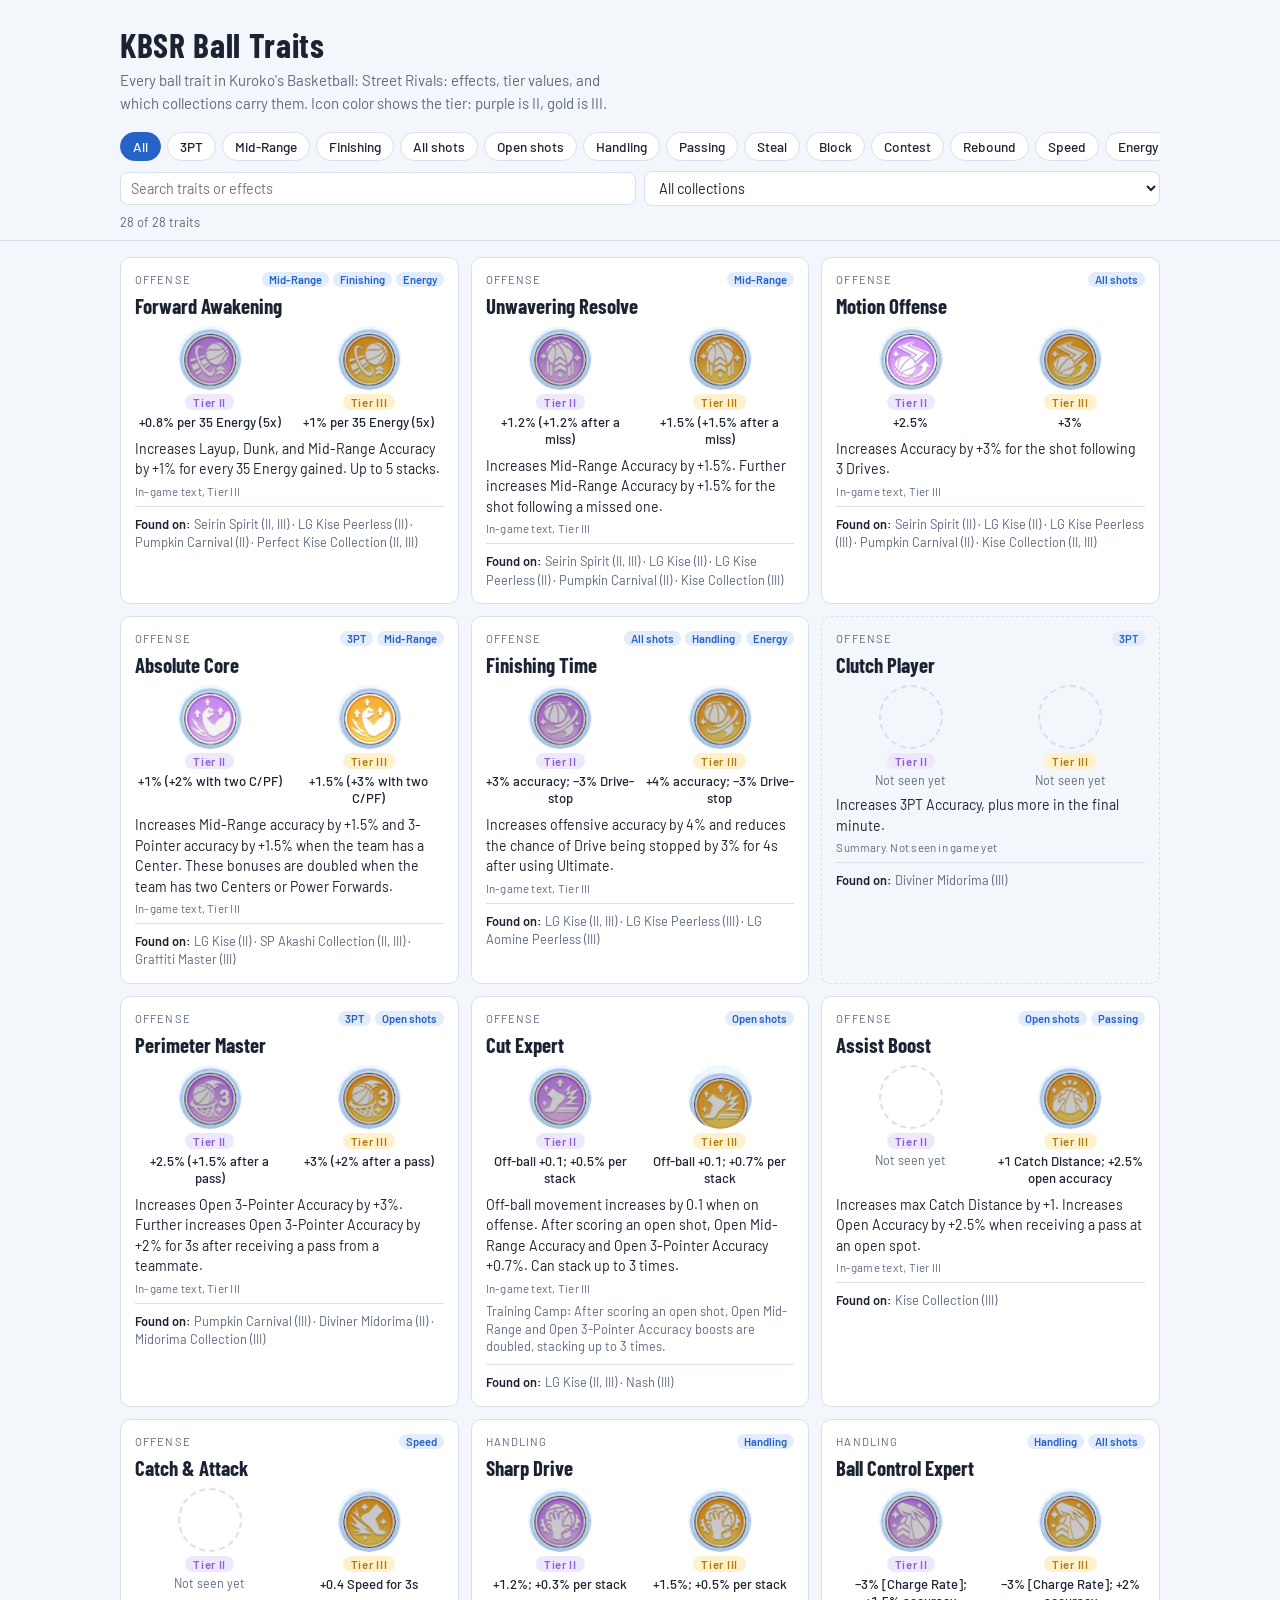
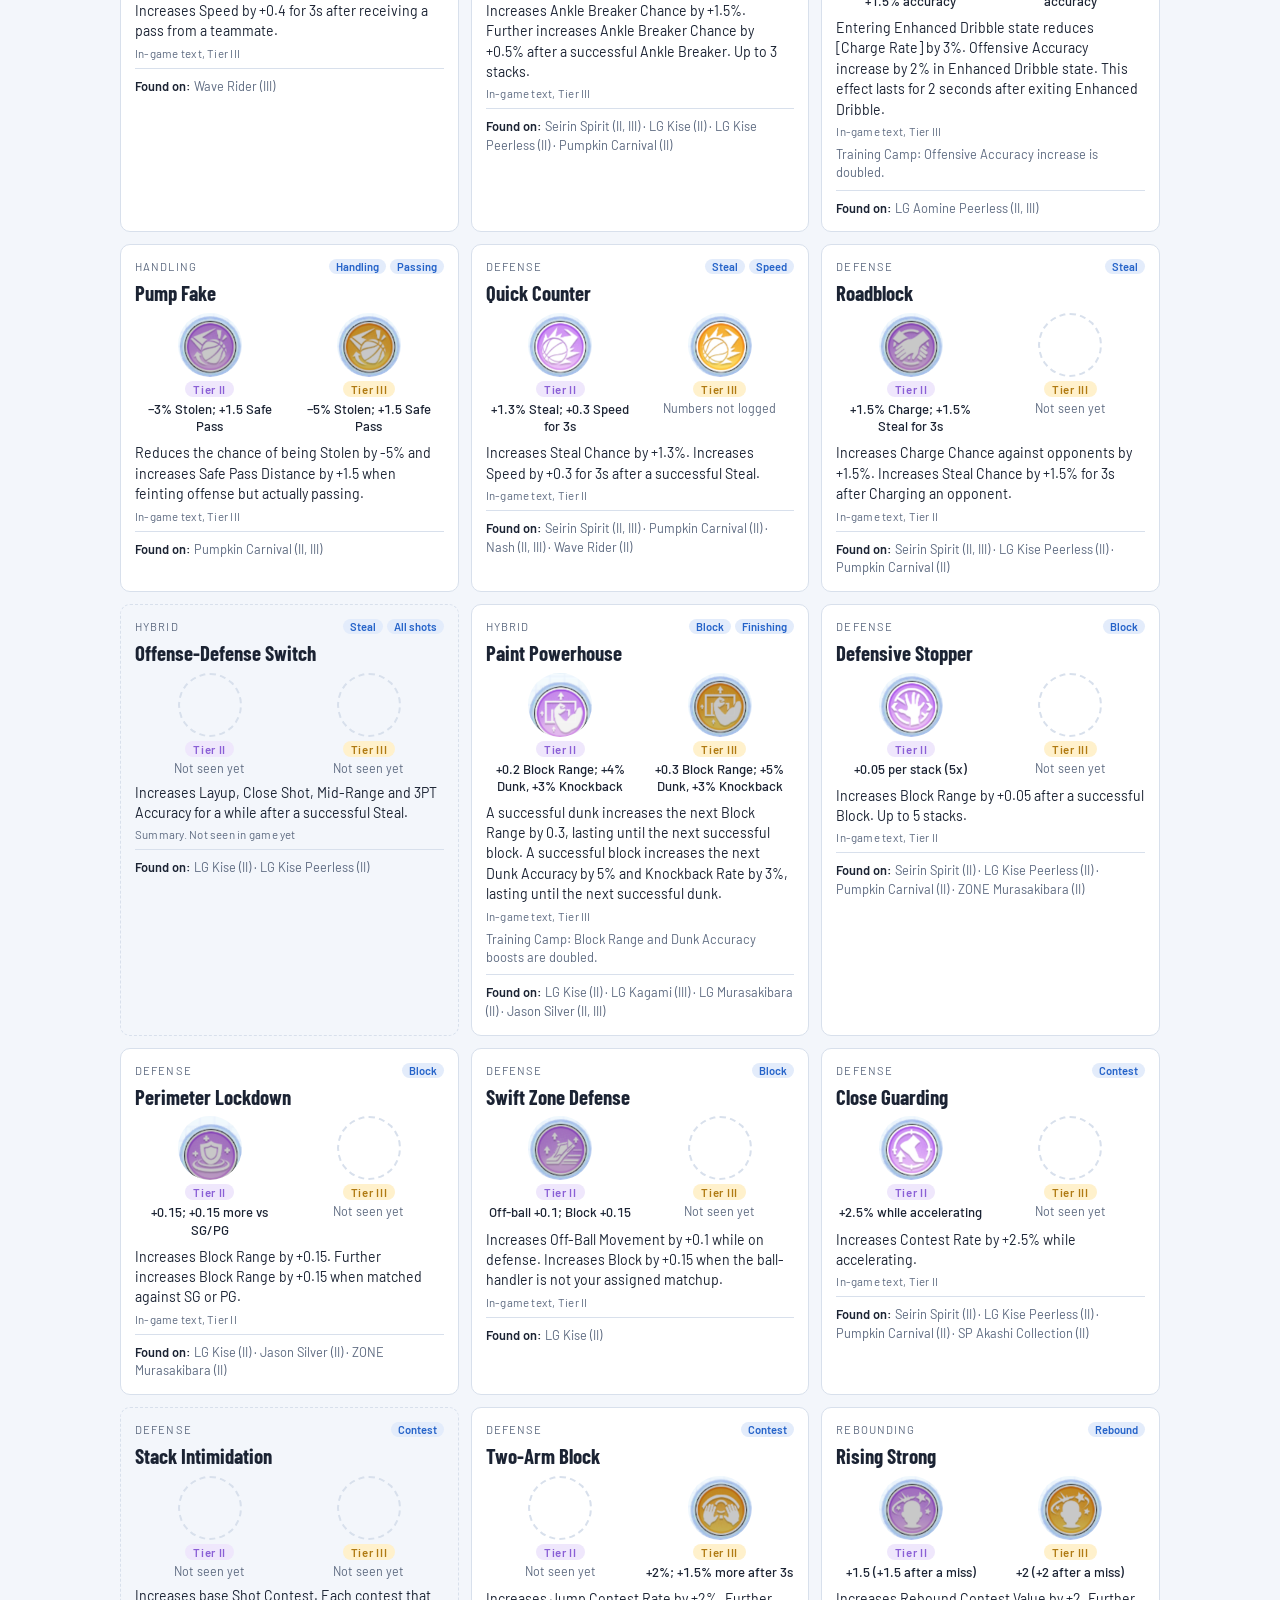
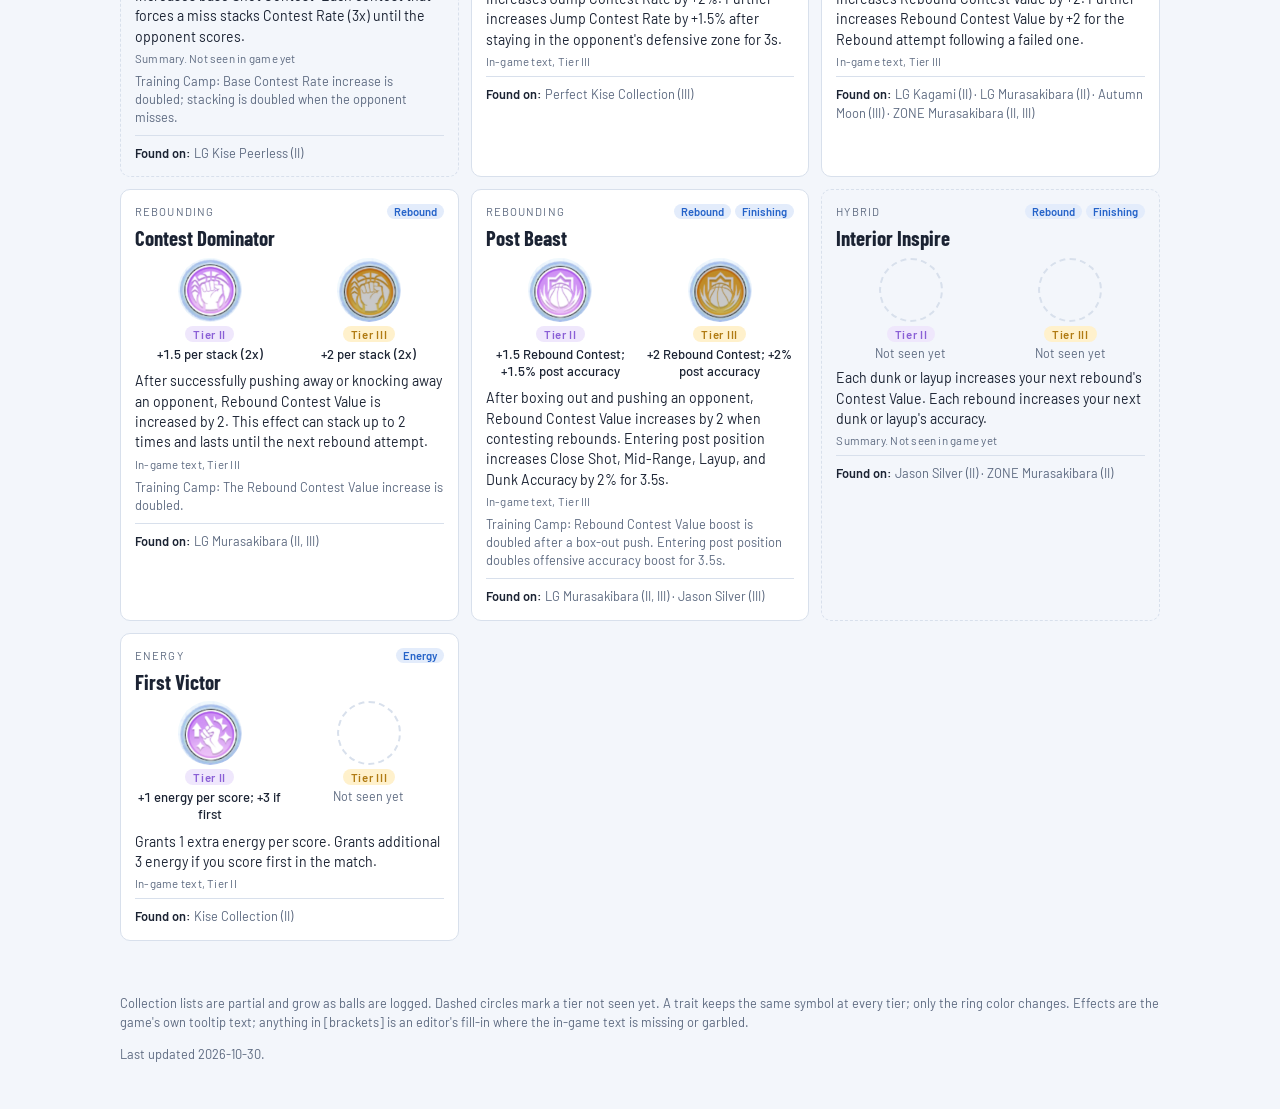
==== index.html @ 77d7d54d "Add GoatCounter page-view counting Co-Authored-By: Claude Opus 5.5 <noreply@anthropic.com> Claude-Se" ====
<!doctype html>
<html lang="en">
<head>
<meta charset="utf-8">
<meta name="viewport" content="width=device-width, initial-scale=1, viewport-fit=cover">
<title>KBSR Ball Traits – Kuroko's Basketball: Street Rivals</title>
<meta name="description" content="Every ball trait in Kuroko's Basketball: Street Rivals: effects, tier values, and which collections carry them.">
<link rel="stylesheet" href="https://fonts.googleapis.com/css2?family=Barlow+Condensed:wght@600;700&family=Barlow:wght@400;500;600&display=swap">
<style>
/* Layout: header, sticky filter bar, then a wrapping grid of trait cards */
:root{
  --bg:#f3f6fb; --surface:#ffffff; --fg:#1b2333; --muted:#5d6a80; --line:#d8e0ec; --accent:#2563c9; --accent-bg:#e3ecfb;
  --t2:#8a5fd6; --t2-bg:#efe7fc; --t3:#b07a12; --t3-bg:#fff1cc;
  --display:"Barlow Condensed","Arial Narrow",sans-serif; --body:"Barlow",system-ui,sans-serif;
}
@media (prefers-color-scheme:dark){:root:not([data-theme="light"]){
  --bg:#0f1420; --surface:#182031; --fg:#e7ecf5; --muted:#97a3b8; --line:#2a3550; --accent:#7aa7f5; --accent-bg:#1d2b47;
  --t2:#c3a6ff; --t2-bg:#2e2448; --t3:#f2c45a; --t3-bg:#3a2f12; color-scheme:dark}}
:root[data-theme="dark"]{
  --bg:#0f1420; --surface:#182031; --fg:#e7ecf5; --muted:#97a3b8; --line:#2a3550; --accent:#7aa7f5; --accent-bg:#1d2b47;
  --t2:#c3a6ff; --t2-bg:#2e2448; --t3:#f2c45a; --t3-bg:#3a2f12; color-scheme:dark}
body{background:var(--bg);color:var(--fg);font-family:var(--body);font-size:15px;margin:0}
body::before{content:"";position:fixed;inset:0 0 auto;height:env(safe-area-inset-top,0px);z-index:10;background:var(--bg)}
.pad{padding-left:max(16px,env(safe-area-inset-left,0px));padding-right:max(16px,env(safe-area-inset-right,0px))}
.wrap{max-width:1040px;margin:0 auto}
header{padding-block:24px 8px}
h1{font-family:var(--display);font-weight:700;font-size:2.1rem;letter-spacing:.02em;margin:0;text-wrap:balance}
.sub{color:var(--muted);margin:4px 0 0;max-width:64ch;line-height:1.5}
.bar{position:sticky;top:env(safe-area-inset-top,0px);z-index:5;background:var(--bg);border-bottom:1px solid var(--line);padding-block:10px}
.bar .wrap{display:flex;flex-direction:column;gap:8px}
.row{display:flex;gap:8px;flex-wrap:wrap;align-items:center}
.chips{display:flex;gap:6px;overflow-x:auto;padding-bottom:2px;scrollbar-width:none}
.chips::-webkit-scrollbar{display:none}
.chip{flex:none;font:500 .85rem var(--body);padding:5px 12px;border-radius:999px;border:1px solid var(--line);background:var(--surface);color:var(--fg);cursor:pointer}
.chip[aria-pressed="true"]{background:var(--accent);border-color:var(--accent);color:var(--surface)}
.chip:focus-visible,select:focus-visible,input:focus-visible{outline:2px solid var(--accent);outline-offset:2px}
input,select{font:400 .9rem var(--body);padding:7px 10px;border-radius:8px;border:1px solid var(--line);background:var(--surface);color:var(--fg);min-width:0}
input{flex:1 1 180px} select{flex:1 1 180px}
.count{font-size:.8rem;color:var(--muted)}
main{padding-block:16px 40px}
.grid{display:grid;grid-template-columns:repeat(auto-fill,minmax(290px,1fr));gap:12px}
.card{background:var(--surface);border:1px solid var(--line);border-radius:10px;padding:14px;display:flex;flex-direction:column;gap:8px;min-width:0}
.card.missing{background:transparent;border-style:dashed}
.top{display:flex;justify-content:space-between;align-items:baseline;gap:8px}
.cat{font-size:.7rem;letter-spacing:.1em;text-transform:uppercase;color:var(--muted)}
.name{font-family:var(--display);font-weight:700;font-size:1.3rem;line-height:1.1}
.tags{display:flex;gap:4px;flex-wrap:wrap}
.tag{font-size:.7rem;font-weight:600;color:var(--accent);background:var(--accent-bg);padding:1px 7px;border-radius:999px}
.effect{font-size:.88rem;line-height:1.45;margin:0}
.camp{font-size:.8rem;color:var(--muted);line-height:1.4;margin:0}
.src{font-size:.72rem;color:var(--muted);letter-spacing:.02em;margin:-4px 0 0}
.vars{display:grid;grid-template-columns:1fr 1fr;gap:10px}
.var{display:flex;flex-direction:column;align-items:center;gap:4px;text-align:center;min-width:0}
.var img,.ph{width:64px;height:64px;border-radius:50%}
.ph{border:2px dashed var(--line);box-sizing:border-box}
.tier{font-size:.72rem;font-weight:600;letter-spacing:.06em;padding:1px 8px;border-radius:999px}
.tier.II{color:var(--t2);background:var(--t2-bg)} .tier.III{color:var(--t3);background:var(--t3-bg)}
.val{font-size:.82rem;font-weight:500;line-height:1.3;font-variant-numeric:tabular-nums}
.none{font-size:.78rem;color:var(--muted)}
.cols{font-size:.8rem;color:var(--muted);line-height:1.45;margin:0;border-top:1px solid var(--line);padding-top:8px}
.cols b{color:var(--fg);font-weight:600}
.cols mark{background:var(--accent-bg);color:var(--fg);border-radius:4px;padding:0 3px}
.empty{color:var(--muted);padding:24px 0}
footer{color:var(--muted);font-size:.8rem;line-height:1.5;padding-block:0 32px}
@media (prefers-reduced-motion:no-preference){.card{transition:border-color .15s}}
</style>
</head>
<body>


<header class="pad"><div class="wrap">
  <h1>KBSR Ball Traits</h1>
  <p class="sub">Every ball trait in Kuroko's Basketball: Street Rivals: effects, tier values, and which collections carry them. Icon color shows the tier: purple is II, gold is III.</p>
</div></header>

<div class="bar pad"><div class="wrap">
  <div class="chips" id="tags" role="group" aria-label="Filter by objective"></div>
  <div class="row">
    <input id="q" type="search" placeholder="Search traits or effects" aria-label="Search traits">
    <select id="col" aria-label="Filter by collection"><option value="">All collections</option></select>
  </div>
  <div class="count" id="count" aria-live="polite">Loading traits…</div>
</div></div>

<main class="pad"><div class="wrap">
  <div class="grid" id="grid"></div>
  <p class="empty" id="empty" hidden>No traits match these filters.</p>
</div></main>

<footer class="pad"><div class="wrap">
  <p>Collection lists are partial and grow as balls are logged. Dashed circles mark a tier not seen yet. A trait keeps the same symbol at every tier; only the ring color changes. Effects are the game's own tooltip text; anything in [brackets] is an editor's fill-in where the in-game text is missing or garbled.</p>
  <p id="updated"></p>
</div></footer>

<script>
const TAGS = ["3PT","Mid-Range","Finishing","All shots","Open shots","Handling","Passing","Steal","Block","Contest","Rebound","Speed","Energy"];
const state = { tag: "", col: "", q: "" };
let DATA = null;
const $ = id => document.getElementById(id);
const esc = s => String(s).replace(/[&<>"]/g, c => ({"&":"&amp;","<":"&lt;",">":"&gt;",'"':"&quot;"}[c]));

function readHash() {
  const h = decodeURIComponent(location.hash.slice(1));
  const t = TAGS.find(x => x.toLowerCase().replace(/[^a-z0-9]+/g,'-') === h);
  state.tag = t || "";
}

function buildControls() {
  const tagEl = $("tags");
  ["All", ...TAGS].forEach(t => {
    const b = document.createElement("button");
    b.className = "chip"; b.type = "button"; b.textContent = t; b.dataset.tag = t === "All" ? "" : t;
    b.addEventListener("click", () => {
      state.tag = b.dataset.tag;
      const slug = state.tag.toLowerCase().replace(/[^a-z0-9]+/g,'-');
      history.replaceState(null, "", state.tag ? "#" + slug : location.pathname + location.search);
      render();
    });
    tagEl.appendChild(b);
  });
  const sel = $("col");
  DATA.collections.forEach(c => { const o = document.createElement("option"); o.value = c; o.textContent = c; sel.appendChild(o); });
  sel.addEventListener("change", () => { state.col = sel.value; render(); });
  $("q").addEventListener("input", e => { state.q = e.target.value.trim().toLowerCase(); render(); });
  window.addEventListener("hashchange", () => { readHash(); render(); });
}

function card(t) {
  const anyIcon = Object.values(t.tiers).some(v => v.icon);
  const vars = ["II","III"].map(tier => {
    const v = t.tiers[tier];
    const img = v.icon ? `<img src="${esc(v.icon)}" alt="${esc(t.name)} tier ${tier} icon" width="64" height="64" loading="lazy">` : `<div class="ph" role="img" aria-label="Tier ${tier} not seen yet"></div>`;
    const val = v.value ? `<div class="val">${esc(v.value)}</div>` : `<div class="none">${v.icon ? "Numbers not logged" : "Not seen yet"}</div>`;
    return `<div class="var">${img}<span class="tier ${tier}">Tier ${tier}</span>${val}</div>`;
  }).join("");
  const cols = t.collections.length
    ? t.collections.map(c => { const s = `${esc(c.name)} (${esc(c.tiers)})`; return c.name === state.col ? `<mark>${s}</mark>` : s; }).join(" · ")
    : "None logged yet";
  return `<article class="card${anyIcon ? "" : " missing"}" id="${esc(t.id)}">
    <div class="top"><span class="cat">${esc(t.category)}</span><div class="tags">${t.tags.map(x => `<span class="tag">${esc(x)}</span>`).join("")}</div></div>
    <div class="name">${esc(t.name)}</div>
    <div class="vars">${vars}</div>
    <p class="effect">${esc(t.effect)}</p>
    <p class="src">${t.effectSource ? `In-game text, ${esc(t.effectSource)}` : "Summary. Not seen in game yet"}</p>
    ${t.trainingCamp ? `<p class="camp">Training Camp: ${esc(t.trainingCamp)}</p>` : ""}
    <p class="cols"><b>Found on:</b> ${cols}</p>
  </article>`;
}

function render() {
  document.querySelectorAll("#tags .chip").forEach(b => {
    const on = b.dataset.tag === state.tag;
    b.setAttribute("aria-pressed", String(on));
    if (on) b.scrollIntoView({ block: "nearest", inline: "nearest" });
  });
  const list = DATA.traits.filter(t =>
    (!state.tag || t.tags.includes(state.tag)) &&
    (!state.col || t.collections.some(c => c.name === state.col)) &&
    (!state.q || (t.name + " " + t.effect).toLowerCase().includes(state.q)));
  $("grid").innerHTML = list.map(card).join("");
  $("empty").hidden = list.length > 0;
  $("count").textContent = `${list.length} of ${DATA.traits.length} traits`;
}

fetch("traits.json").then(r => { if (!r.ok) throw new Error(r.status); return r.json(); }).then(d => {
  DATA = d;
  $("updated").textContent = `Last updated ${d.updated}.`;
  readHash(); buildControls(); render();
}).catch(() => { $("count").textContent = "Couldn't load the trait list. Refresh the page to try again."; });
</script>

<script data-goatcounter="https://nhager.goatcounter.com/count" async src="//gc.zgo.at/count.js"></script>
</body>
</html>
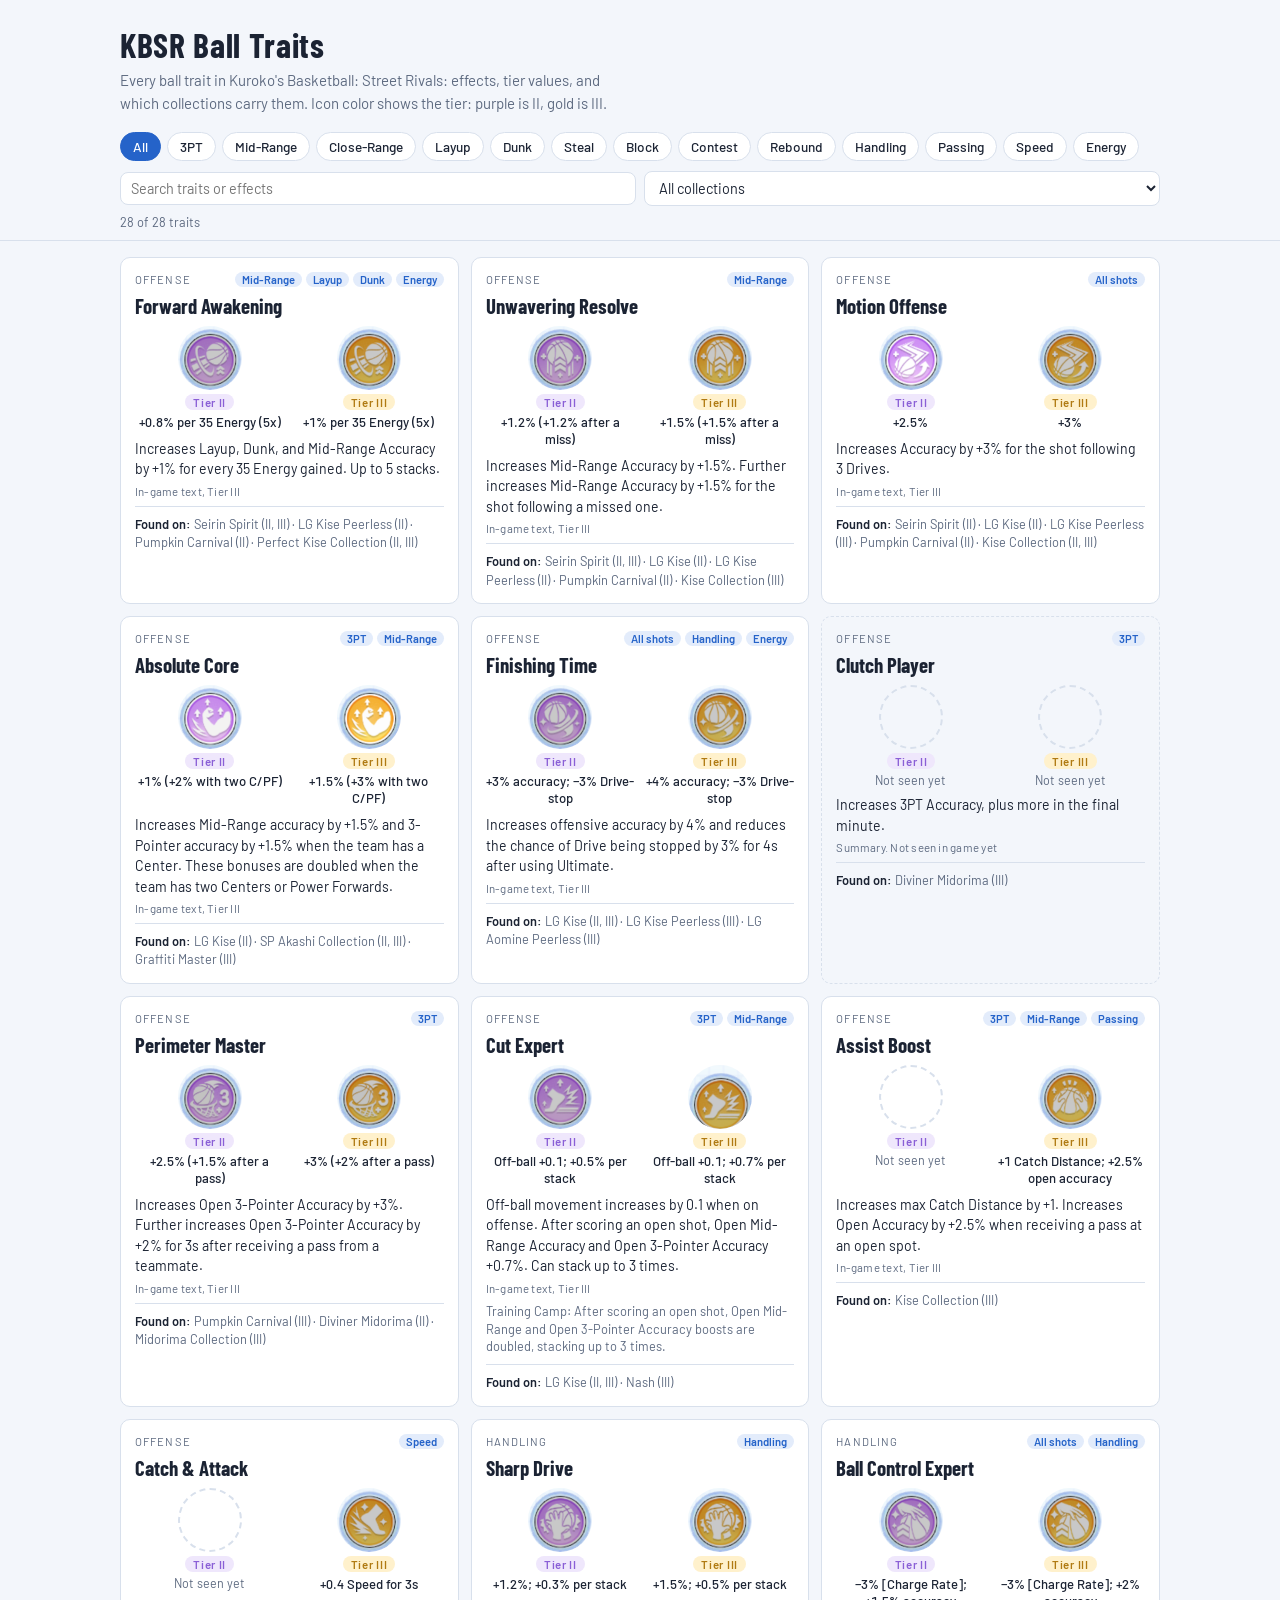
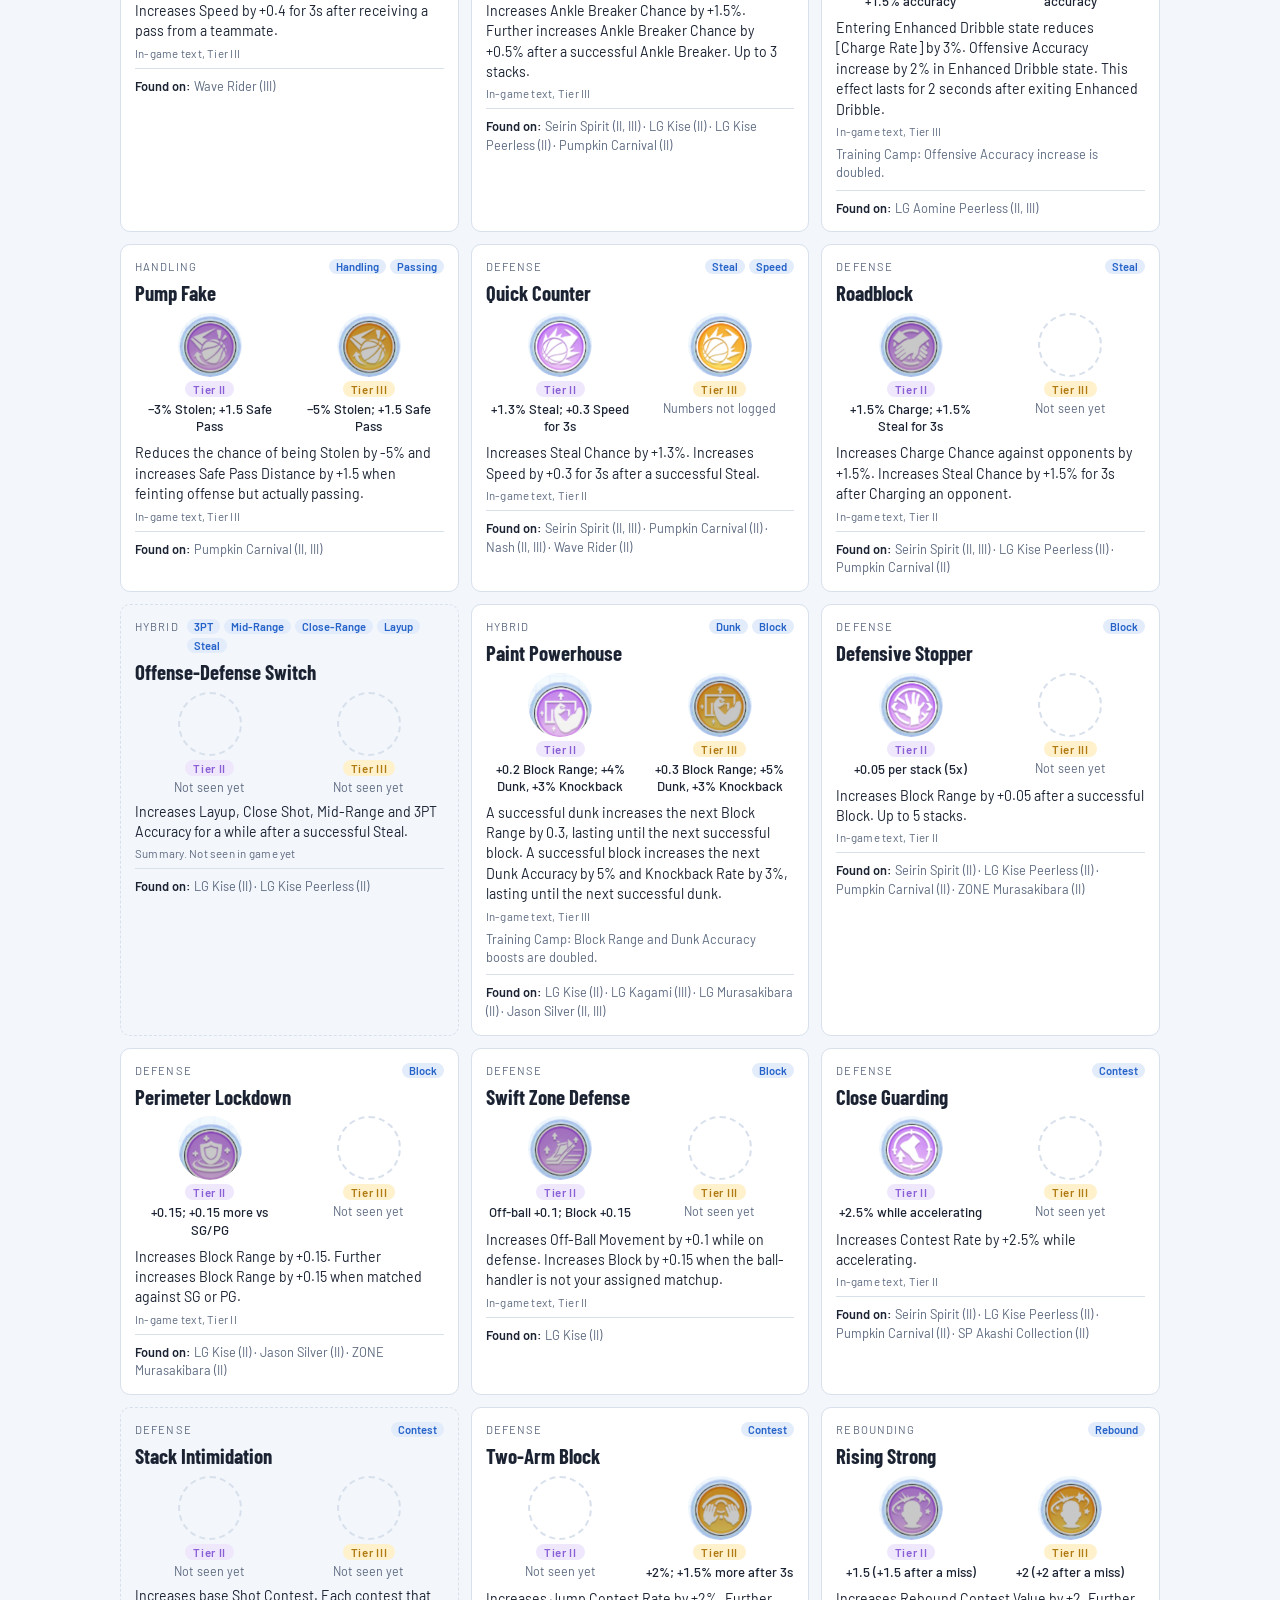
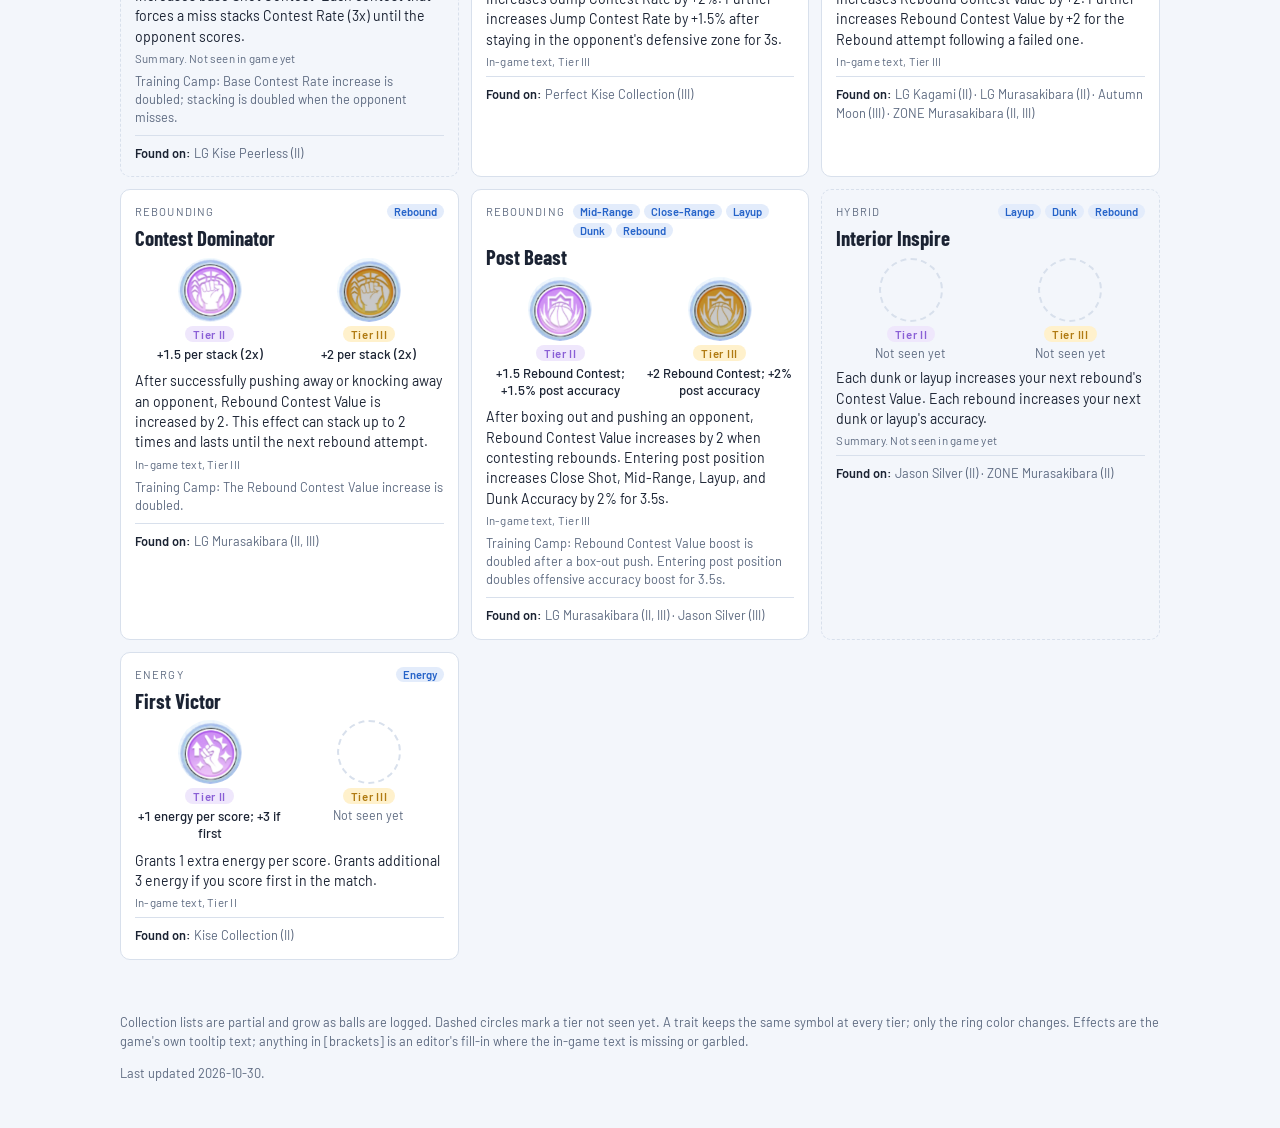
==== commit 99552eaf: "Replace generic shot filters with 3PT, Mid-Range, Close-Range, Layup and Dunk Co-Authored-By: Claude" ====
--- a/index.html
+++ b/index.html
@@ -93,10 +93,20 @@
 </div></footer>
 
 <script>
-const TAGS = ["3PT","Mid-Range","Finishing","All shots","Open shots","Handling","Passing","Steal","Block","Contest","Rebound","Speed","Energy"];
+const SHOTS = ["3PT","Mid-Range","Close-Range","Layup","Dunk"];
+const TAGS = [...SHOTS,"Steal","Block","Contest","Rebound","Handling","Passing","Speed","Energy"];
+// On cards, a trait that boosts every shot type shows one "All shots" chip instead of five.
+const cardTags = tags => SHOTS.every(s => tags.includes(s)) ? ["All shots", ...tags.filter(t => !SHOTS.includes(t))] : tags;
 const state = { tag: "", col: "", q: "" };
 let DATA = null;
 const $ = id => document.getElementById(id);
+const slugify = s => s.toLowerCase().replace(/[^a-z0-9]+/g, '-').replace(/^-|-$/g, '');
+// Counts filter use as GoatCounter events on the public page; does nothing where the counter isn't loaded.
+function track(name, tries = 0) {
+  const gc = window.goatcounter;
+  if (gc && typeof gc.count === 'function') gc.count({ path: name, title: name, event: true });
+  else if (tries < 10) setTimeout(() => track(name, tries + 1), 500);
+}
 const esc = s => String(s).replace(/[&<>"]/g, c => ({"&":"&amp;","<":"&lt;",">":"&gt;",'"':"&quot;"}[c]));
 
 function readHash() {
@@ -114,13 +124,18 @@
       state.tag = b.dataset.tag;
       const slug = state.tag.toLowerCase().replace(/[^a-z0-9]+/g,'-');
       history.replaceState(null, "", state.tag ? "#" + slug : location.pathname + location.search);
+      track("filter-" + (state.tag ? slugify(state.tag) : "all"));
       render();
     });
     tagEl.appendChild(b);
   });
   const sel = $("col");
   DATA.collections.forEach(c => { const o = document.createElement("option"); o.value = c; o.textContent = c; sel.appendChild(o); });
-  sel.addEventListener("change", () => { state.col = sel.value; render(); });
+  sel.addEventListener("change", () => {
+    state.col = sel.value;
+    track("collection-" + (state.col ? slugify(state.col) : "all"));
+    render();
+  });
   $("q").addEventListener("input", e => { state.q = e.target.value.trim().toLowerCase(); render(); });
   window.addEventListener("hashchange", () => { readHash(); render(); });
 }
@@ -137,7 +152,7 @@
     ? t.collections.map(c => { const s = `${esc(c.name)} (${esc(c.tiers)})`; return c.name === state.col ? `<mark>${s}</mark>` : s; }).join(" · ")
     : "None logged yet";
   return `<article class="card${anyIcon ? "" : " missing"}" id="${esc(t.id)}">
-    <div class="top"><span class="cat">${esc(t.category)}</span><div class="tags">${t.tags.map(x => `<span class="tag">${esc(x)}</span>`).join("")}</div></div>
+    <div class="top"><span class="cat">${esc(t.category)}</span><div class="tags">${cardTags(t.tags).map(x => `<span class="tag">${esc(x)}</span>`).join("")}</div></div>
     <div class="name">${esc(t.name)}</div>
     <div class="vars">${vars}</div>
     <p class="effect">${esc(t.effect)}</p>
@@ -166,9 +181,10 @@
   DATA = d;
   $("updated").textContent = `Last updated ${d.updated}.`;
   readHash(); buildControls(); render();
+  if (state.tag) track("link-filter-" + slugify(state.tag));
 }).catch(() => { $("count").textContent = "Couldn't load the trait list. Refresh the page to try again."; });
 </script>
 
-<script data-goatcounter="https://nhager.goatcounter.com/count" async src="//gc.zgo.at/count.js"></script>
+<script data-goatcounter="https://nhager.goatcounter.com/count" async src="count.js"></script>
 </body>
 </html>
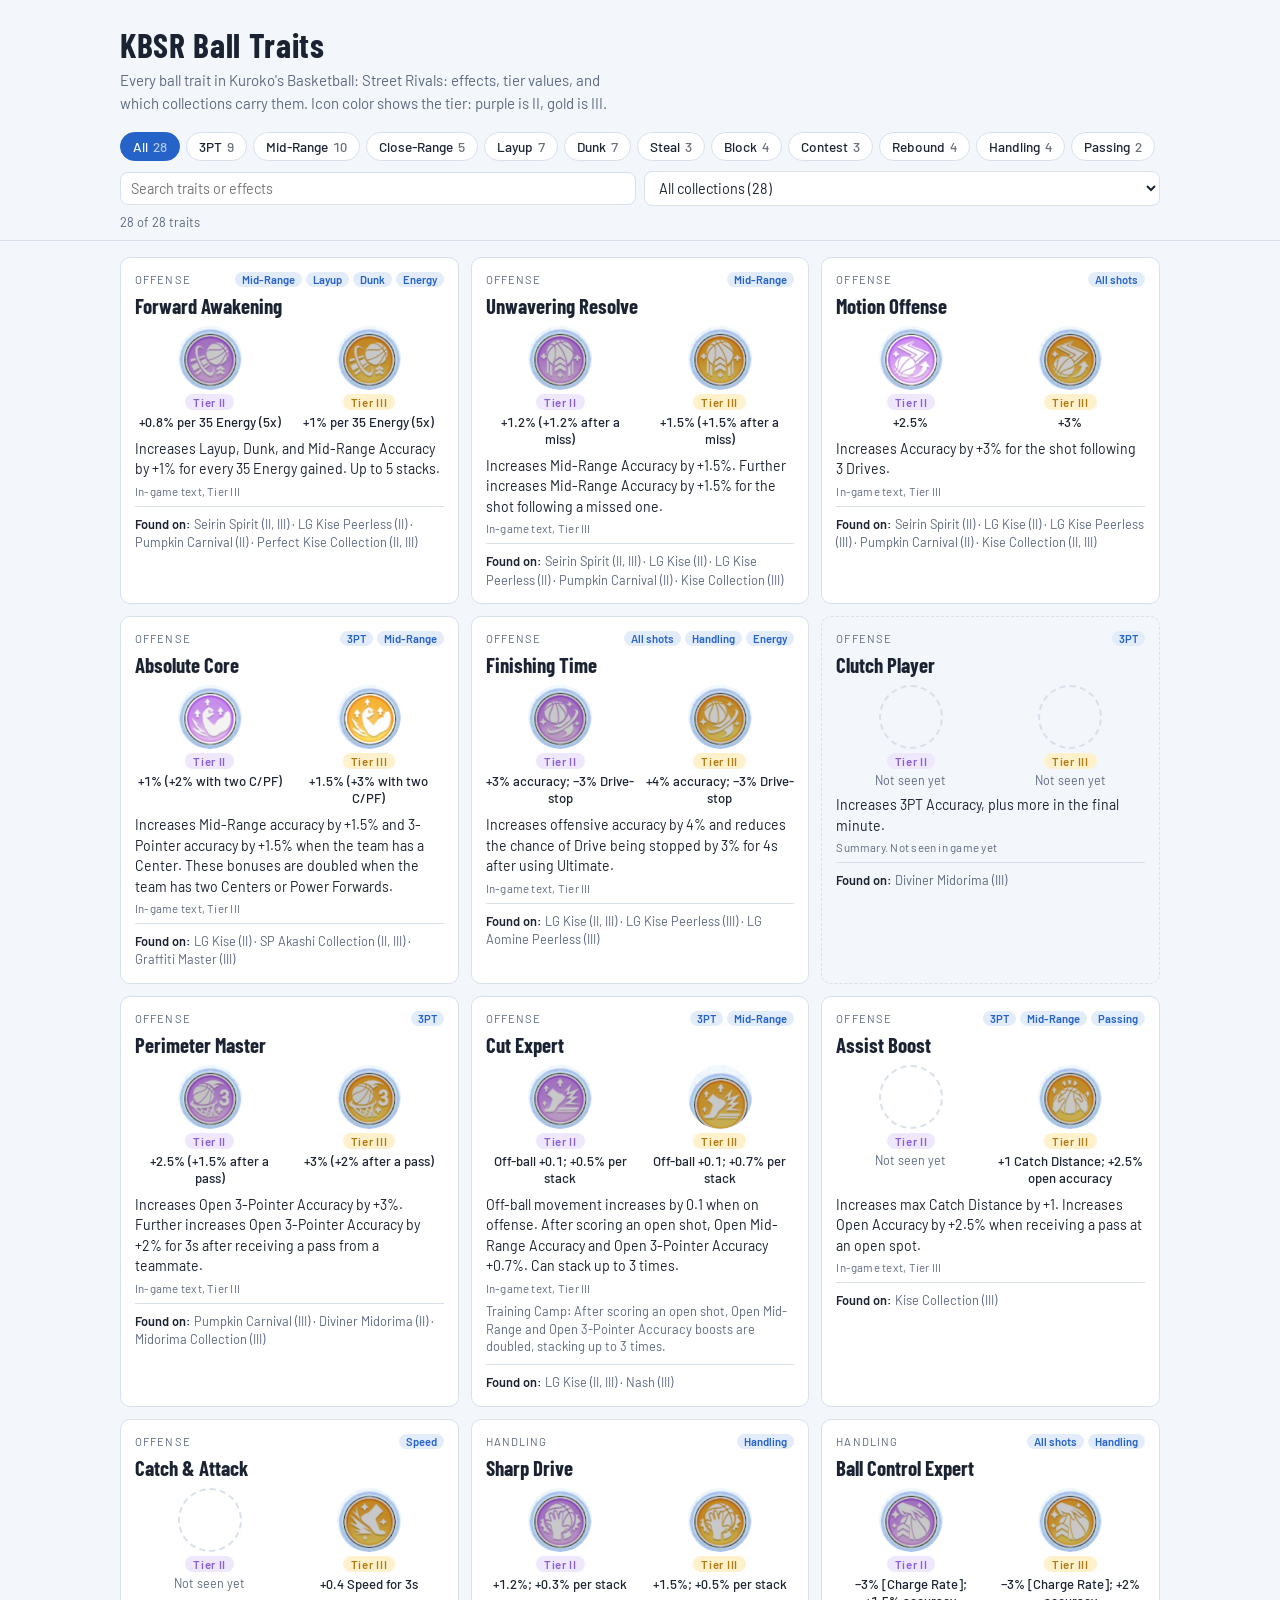
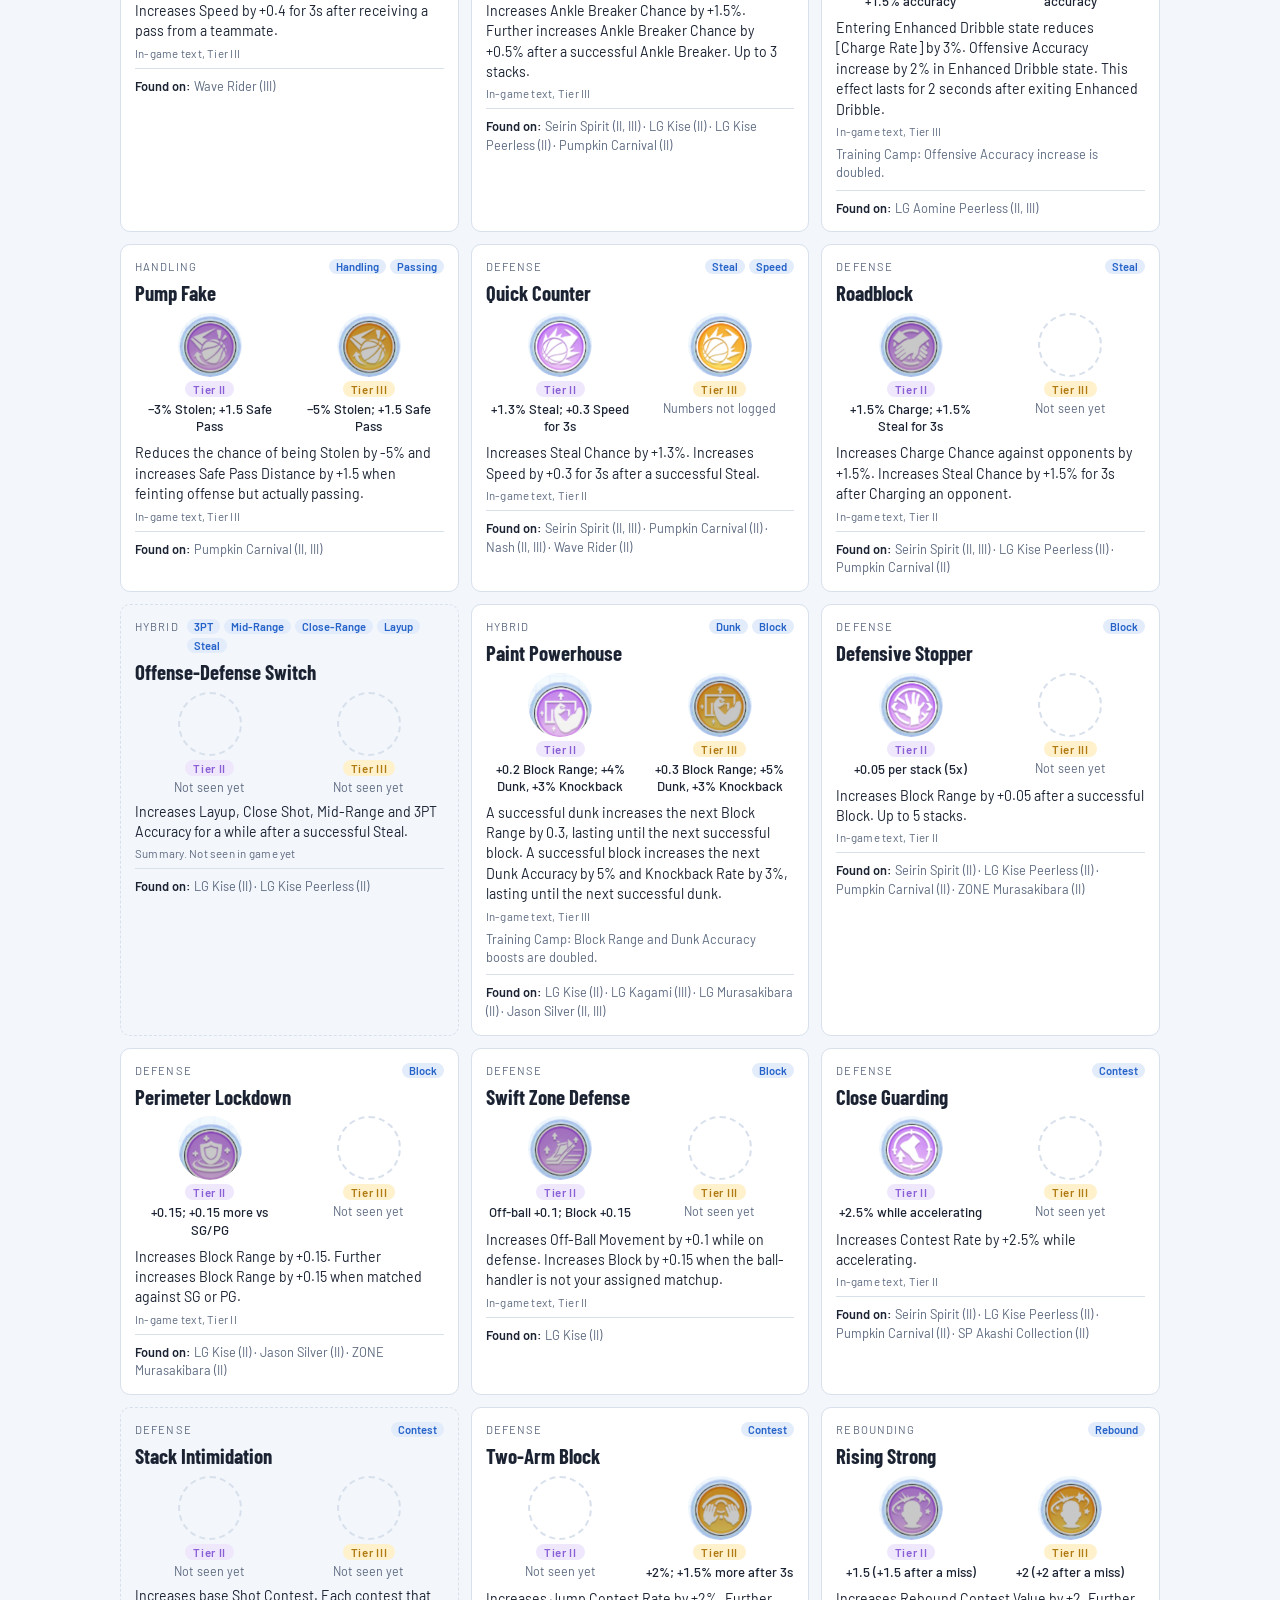
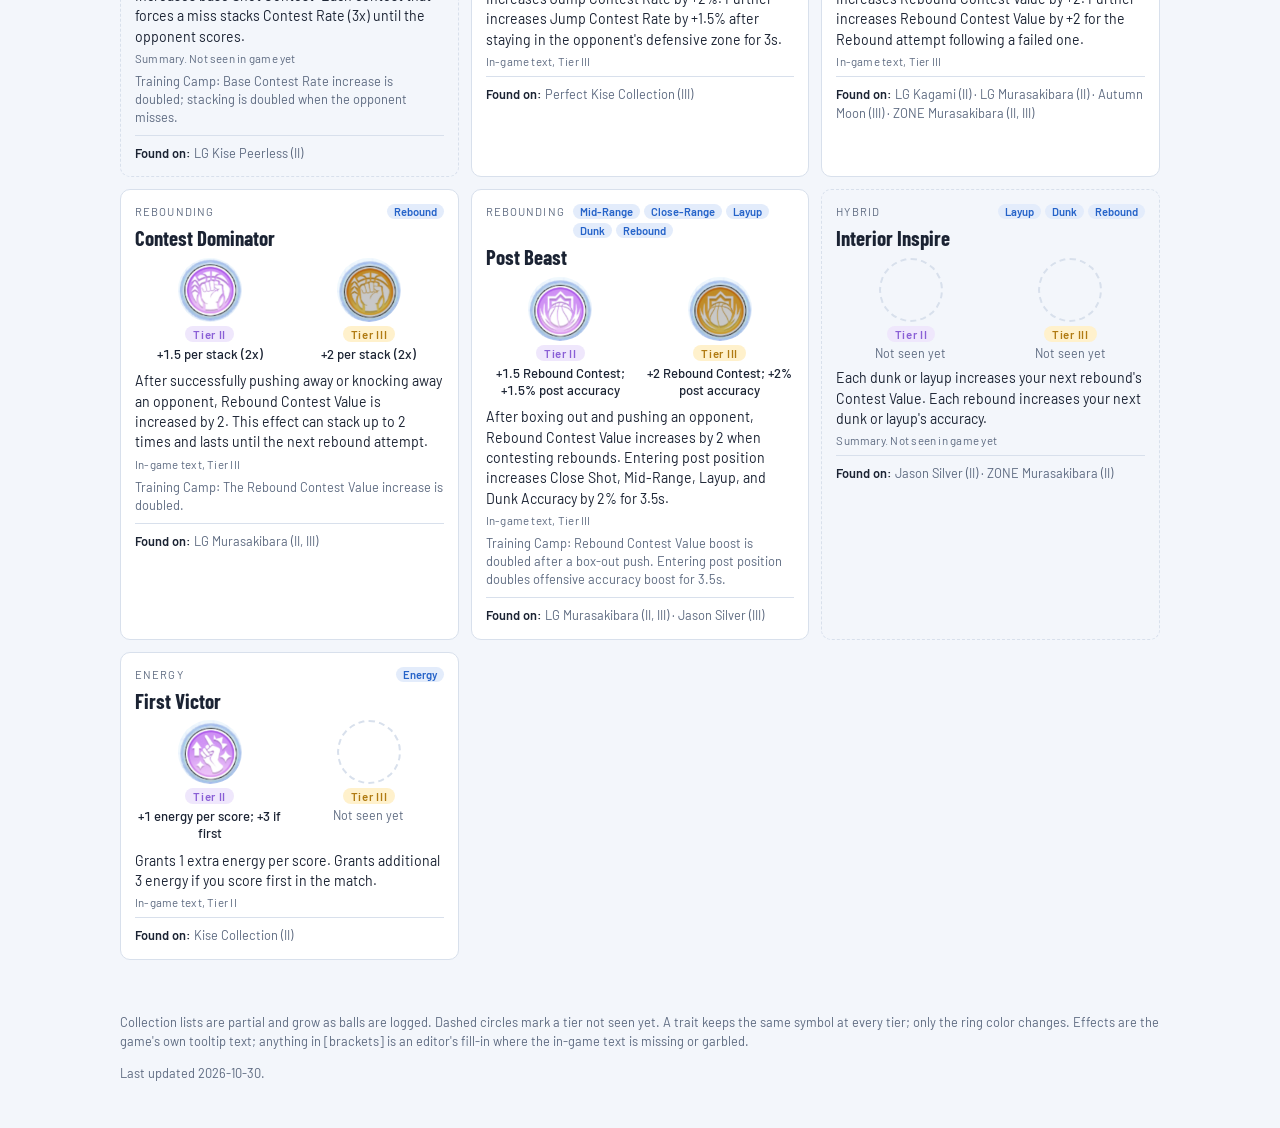
==== commit 71193113: "Show match counts on filter chips and collection options Co-Authored-By: Claude Opus 5.5 <noreply@an" ====
--- a/index.html
+++ b/index.html
@@ -33,6 +33,8 @@
 .chips::-webkit-scrollbar{display:none}
 .chip{flex:none;font:500 .85rem var(--body);padding:5px 12px;border-radius:999px;border:1px solid var(--line);background:var(--surface);color:var(--fg);cursor:pointer}
 .chip[aria-pressed="true"]{background:var(--accent);border-color:var(--accent);color:var(--surface)}
+.chip .n{font-variant-numeric:tabular-nums;opacity:.65;margin-left:2px}
+.chip.zero:not([aria-pressed="true"]){opacity:.45}
 .chip:focus-visible,select:focus-visible,input:focus-visible{outline:2px solid var(--accent);outline-offset:2px}
 input,select{font:400 .9rem var(--body);padding:7px 10px;border-radius:8px;border:1px solid var(--line);background:var(--surface);color:var(--fg);min-width:0}
 input{flex:1 1 180px} select{flex:1 1 180px}
@@ -119,7 +121,8 @@
   const tagEl = $("tags");
   ["All", ...TAGS].forEach(t => {
     const b = document.createElement("button");
-    b.className = "chip"; b.type = "button"; b.textContent = t; b.dataset.tag = t === "All" ? "" : t;
+    b.className = "chip"; b.type = "button"; b.dataset.tag = t === "All" ? "" : t;
+    b.innerHTML = `${esc(t)} <span class="n"></span>`;
     b.addEventListener("click", () => {
       state.tag = b.dataset.tag;
       const slug = state.tag.toLowerCase().replace(/[^a-z0-9]+/g,'-');
@@ -168,10 +171,20 @@
     b.setAttribute("aria-pressed", String(on));
     if (on) b.scrollIntoView({ block: "nearest", inline: "nearest" });
   });
-  const list = DATA.traits.filter(t =>
-    (!state.tag || t.tags.includes(state.tag)) &&
-    (!state.col || t.collections.some(c => c.name === state.col)) &&
-    (!state.q || (t.name + " " + t.effect).toLowerCase().includes(state.q)));
+  const matchTag = (t, tag) => !tag || t.tags.includes(tag);
+  const matchCol = (t, col) => !col || t.collections.some(c => c.name === col);
+  const matchQ = t => !state.q || (t.name + " " + t.effect).toLowerCase().includes(state.q);
+  const list = DATA.traits.filter(t => matchTag(t, state.tag) && matchCol(t, state.col) && matchQ(t));
+  // Counts show how many traits each option would give, with the other filters kept as they are.
+  document.querySelectorAll("#tags .chip").forEach(b => {
+    const n = DATA.traits.filter(t => matchTag(t, b.dataset.tag) && matchCol(t, state.col) && matchQ(t)).length;
+    b.querySelector(".n").textContent = n;
+    b.classList.toggle("zero", n === 0);
+  });
+  [...$("col").options].forEach(o => {
+    const n = DATA.traits.filter(t => matchTag(t, state.tag) && matchCol(t, o.value) && matchQ(t)).length;
+    o.textContent = `${o.value || "All collections"} (${n})`;
+  });
   $("grid").innerHTML = list.map(card).join("");
   $("empty").hidden = list.length > 0;
   $("count").textContent = `${list.length} of ${DATA.traits.length} traits`;
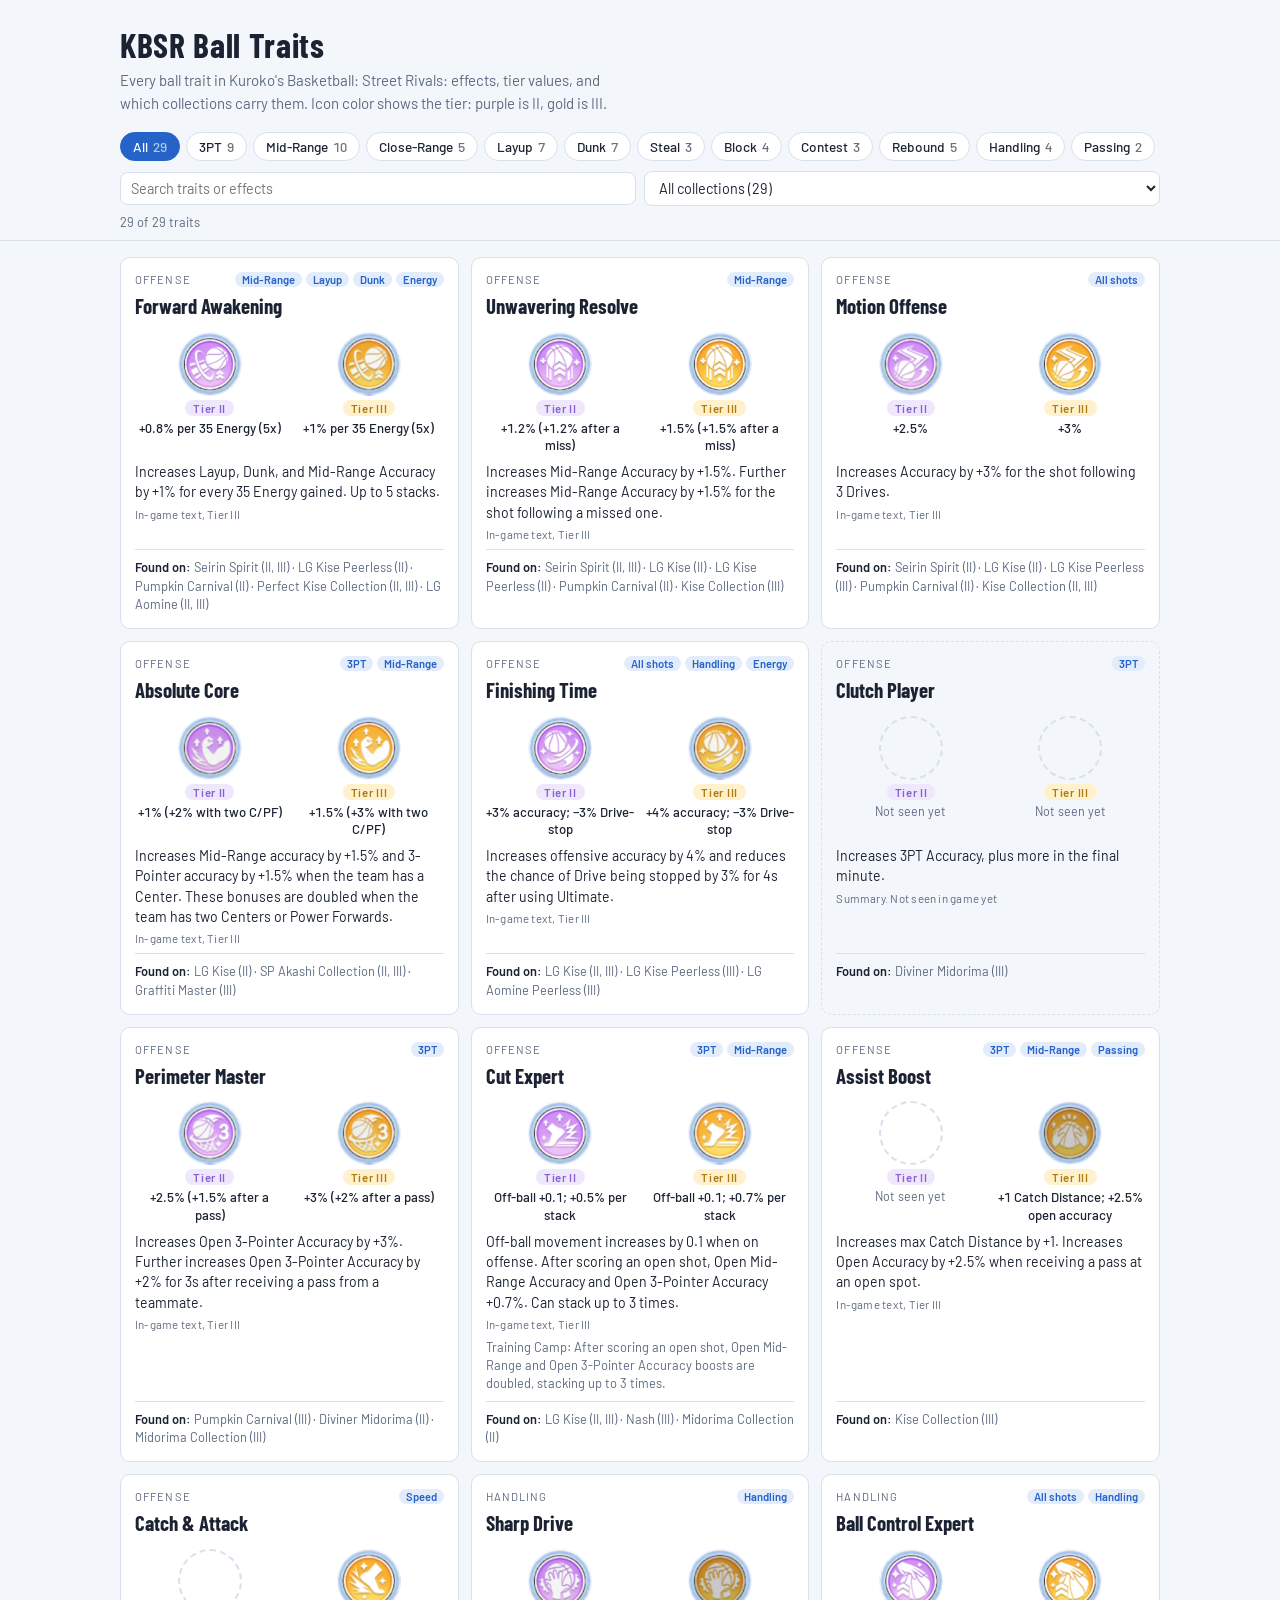
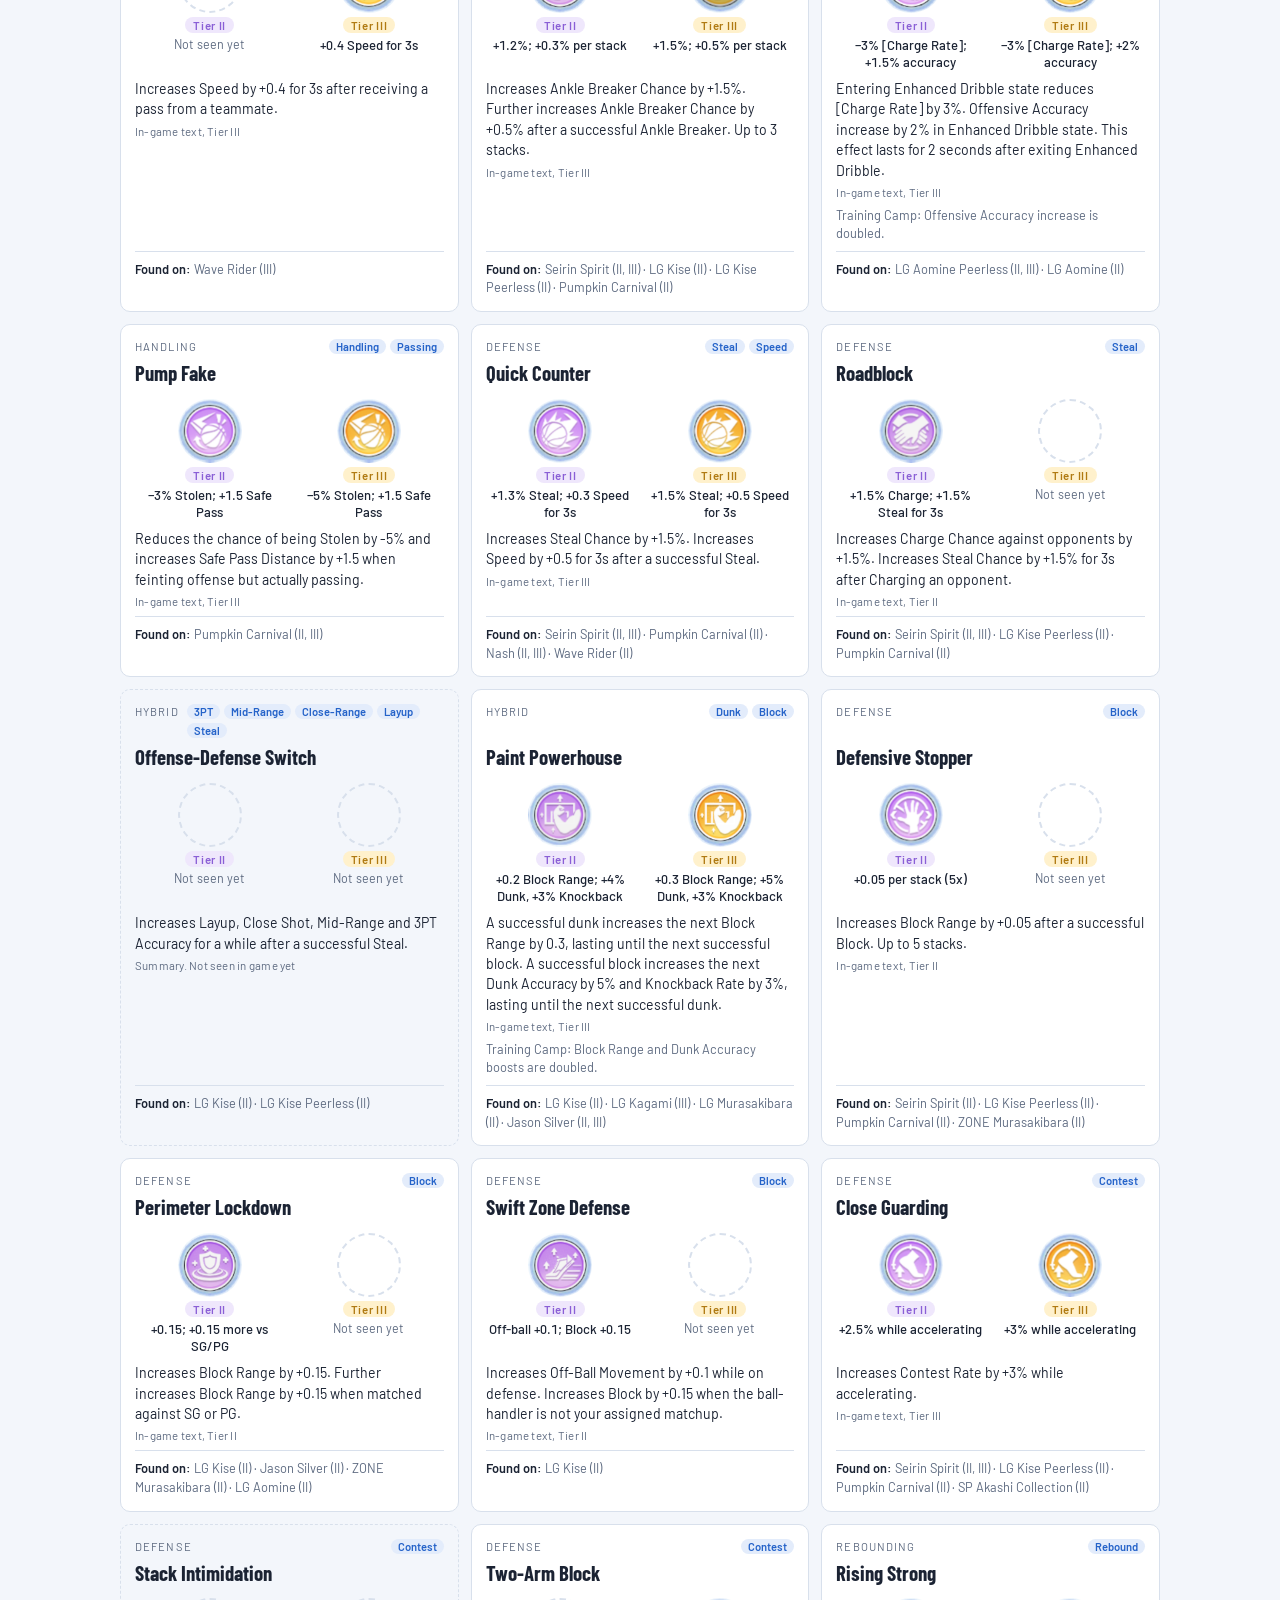
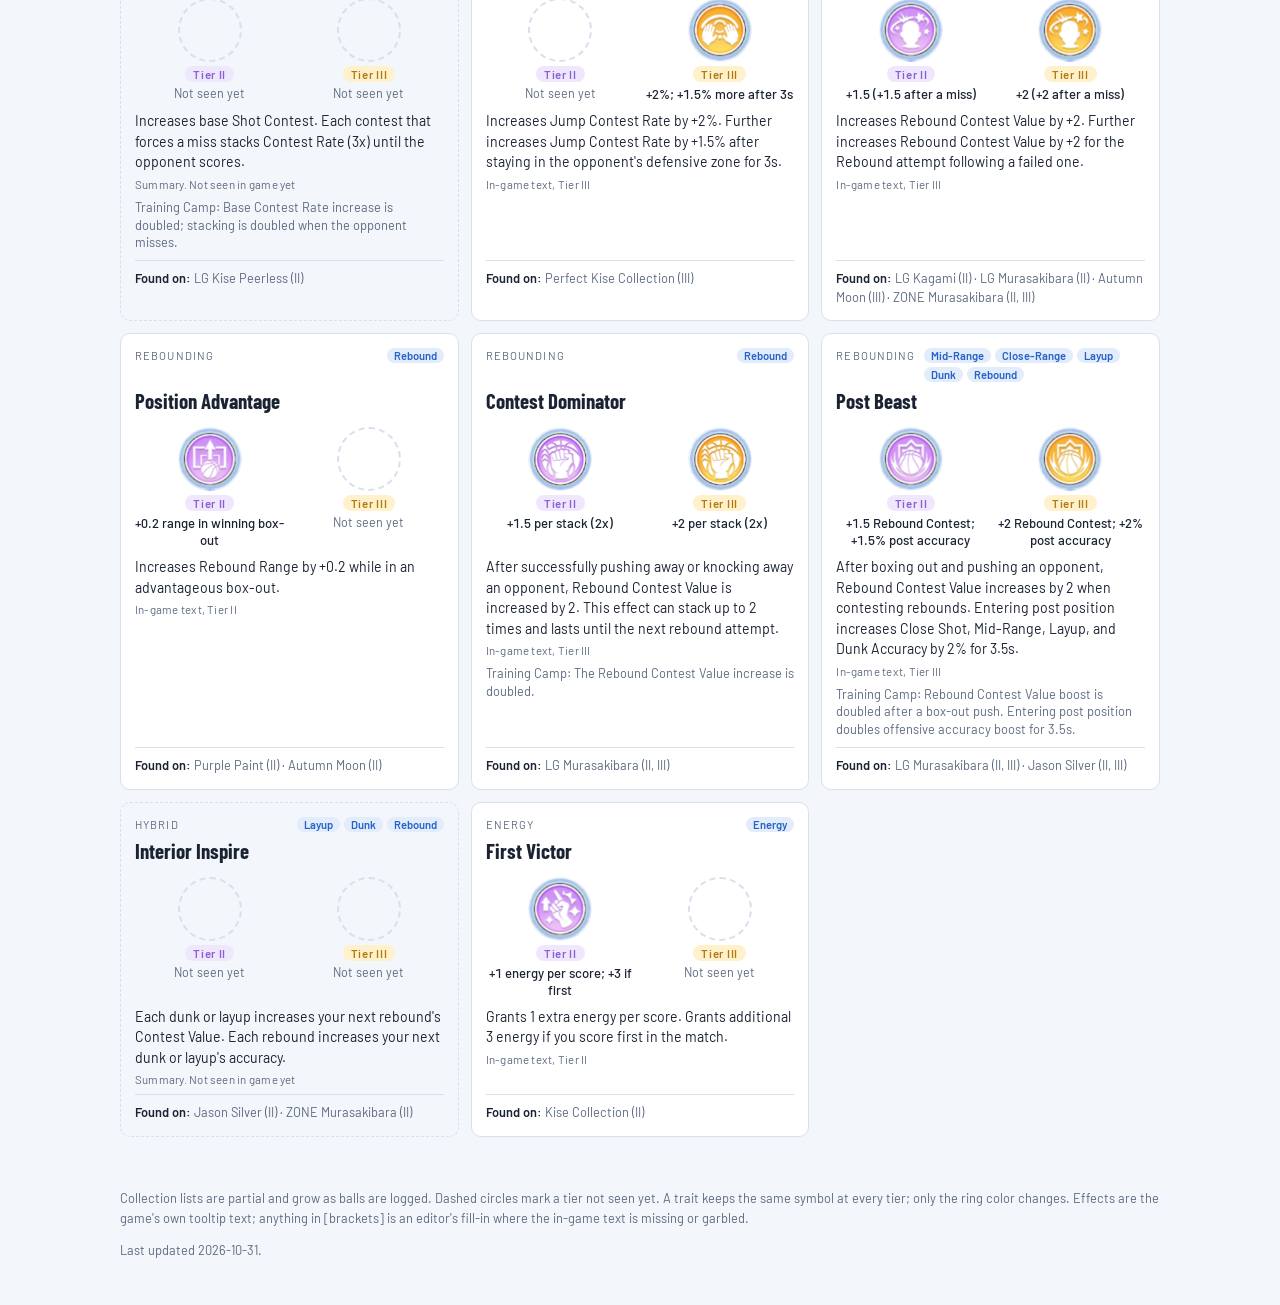
==== commit 0df0f890: "Add favicon: original orange ball in a gold ring Co-Authored-By: Claude Opus 5.5 <noreply@anthropic." ====
--- a/index.html
+++ b/index.html
@@ -6,66 +6,10 @@
 <title>KBSR Ball Traits – Kuroko's Basketball: Street Rivals</title>
 <meta name="description" content="Every ball trait in Kuroko's Basketball: Street Rivals: effects, tier values, and which collections carry them.">
 <link rel="stylesheet" href="https://fonts.googleapis.com/css2?family=Barlow+Condensed:wght@600;700&family=Barlow:wght@400;500;600&display=swap">
-<style>
-/* Layout: header, sticky filter bar, then a wrapping grid of trait cards */
-:root{
-  --bg:#f3f6fb; --surface:#ffffff; --fg:#1b2333; --muted:#5d6a80; --line:#d8e0ec; --accent:#2563c9; --accent-bg:#e3ecfb;
-  --t2:#8a5fd6; --t2-bg:#efe7fc; --t3:#b07a12; --t3-bg:#fff1cc;
-  --display:"Barlow Condensed","Arial Narrow",sans-serif; --body:"Barlow",system-ui,sans-serif;
-}
-@media (prefers-color-scheme:dark){:root:not([data-theme="light"]){
-  --bg:#0f1420; --surface:#182031; --fg:#e7ecf5; --muted:#97a3b8; --line:#2a3550; --accent:#7aa7f5; --accent-bg:#1d2b47;
-  --t2:#c3a6ff; --t2-bg:#2e2448; --t3:#f2c45a; --t3-bg:#3a2f12; color-scheme:dark}}
-:root[data-theme="dark"]{
-  --bg:#0f1420; --surface:#182031; --fg:#e7ecf5; --muted:#97a3b8; --line:#2a3550; --accent:#7aa7f5; --accent-bg:#1d2b47;
-  --t2:#c3a6ff; --t2-bg:#2e2448; --t3:#f2c45a; --t3-bg:#3a2f12; color-scheme:dark}
-body{background:var(--bg);color:var(--fg);font-family:var(--body);font-size:15px;margin:0}
-body::before{content:"";position:fixed;inset:0 0 auto;height:env(safe-area-inset-top,0px);z-index:10;background:var(--bg)}
-.pad{padding-left:max(16px,env(safe-area-inset-left,0px));padding-right:max(16px,env(safe-area-inset-right,0px))}
-.wrap{max-width:1040px;margin:0 auto}
-header{padding-block:24px 8px}
-h1{font-family:var(--display);font-weight:700;font-size:2.1rem;letter-spacing:.02em;margin:0;text-wrap:balance}
-.sub{color:var(--muted);margin:4px 0 0;max-width:64ch;line-height:1.5}
-.bar{position:sticky;top:env(safe-area-inset-top,0px);z-index:5;background:var(--bg);border-bottom:1px solid var(--line);padding-block:10px}
-.bar .wrap{display:flex;flex-direction:column;gap:8px}
-.row{display:flex;gap:8px;flex-wrap:wrap;align-items:center}
-.chips{display:flex;gap:6px;overflow-x:auto;padding-bottom:2px;scrollbar-width:none}
-.chips::-webkit-scrollbar{display:none}
-.chip{flex:none;font:500 .85rem var(--body);padding:5px 12px;border-radius:999px;border:1px solid var(--line);background:var(--surface);color:var(--fg);cursor:pointer}
-.chip[aria-pressed="true"]{background:var(--accent);border-color:var(--accent);color:var(--surface)}
-.chip .n{font-variant-numeric:tabular-nums;opacity:.65;margin-left:2px}
-.chip.zero:not([aria-pressed="true"]){opacity:.45}
-.chip:focus-visible,select:focus-visible,input:focus-visible{outline:2px solid var(--accent);outline-offset:2px}
-input,select{font:400 .9rem var(--body);padding:7px 10px;border-radius:8px;border:1px solid var(--line);background:var(--surface);color:var(--fg);min-width:0}
-input{flex:1 1 180px} select{flex:1 1 180px}
-.count{font-size:.8rem;color:var(--muted)}
-main{padding-block:16px 40px}
-.grid{display:grid;grid-template-columns:repeat(auto-fill,minmax(290px,1fr));gap:12px}
-.card{background:var(--surface);border:1px solid var(--line);border-radius:10px;padding:14px;display:flex;flex-direction:column;gap:8px;min-width:0}
-.card.missing{background:transparent;border-style:dashed}
-.top{display:flex;justify-content:space-between;align-items:baseline;gap:8px}
-.cat{font-size:.7rem;letter-spacing:.1em;text-transform:uppercase;color:var(--muted)}
-.name{font-family:var(--display);font-weight:700;font-size:1.3rem;line-height:1.1}
-.tags{display:flex;gap:4px;flex-wrap:wrap}
-.tag{font-size:.7rem;font-weight:600;color:var(--accent);background:var(--accent-bg);padding:1px 7px;border-radius:999px}
-.effect{font-size:.88rem;line-height:1.45;margin:0}
-.camp{font-size:.8rem;color:var(--muted);line-height:1.4;margin:0}
-.src{font-size:.72rem;color:var(--muted);letter-spacing:.02em;margin:-4px 0 0}
-.vars{display:grid;grid-template-columns:1fr 1fr;gap:10px}
-.var{display:flex;flex-direction:column;align-items:center;gap:4px;text-align:center;min-width:0}
-.var img,.ph{width:64px;height:64px;border-radius:50%}
-.ph{border:2px dashed var(--line);box-sizing:border-box}
-.tier{font-size:.72rem;font-weight:600;letter-spacing:.06em;padding:1px 8px;border-radius:999px}
-.tier.II{color:var(--t2);background:var(--t2-bg)} .tier.III{color:var(--t3);background:var(--t3-bg)}
-.val{font-size:.82rem;font-weight:500;line-height:1.3;font-variant-numeric:tabular-nums}
-.none{font-size:.78rem;color:var(--muted)}
-.cols{font-size:.8rem;color:var(--muted);line-height:1.45;margin:0;border-top:1px solid var(--line);padding-top:8px}
-.cols b{color:var(--fg);font-weight:600}
-.cols mark{background:var(--accent-bg);color:var(--fg);border-radius:4px;padding:0 3px}
-.empty{color:var(--muted);padding:24px 0}
-footer{color:var(--muted);font-size:.8rem;line-height:1.5;padding-block:0 32px}
-@media (prefers-reduced-motion:no-preference){.card{transition:border-color .15s}}
-</style>
+<link rel="icon" href="images/favicon.svg" type="image/svg+xml">
+<link rel="icon" href="images/favicon-32.png" sizes="32x32" type="image/png">
+<link rel="apple-touch-icon" href="images/apple-touch-icon.png">
+<link rel="stylesheet" href="css/styles.css">
 </head>
 <body>
 
@@ -94,110 +38,8 @@
   <p id="updated"></p>
 </div></footer>
 
-<script>
-const SHOTS = ["3PT","Mid-Range","Close-Range","Layup","Dunk"];
-const TAGS = [...SHOTS,"Steal","Block","Contest","Rebound","Handling","Passing","Speed","Energy"];
-// On cards, a trait that boosts every shot type shows one "All shots" chip instead of five.
-const cardTags = tags => SHOTS.every(s => tags.includes(s)) ? ["All shots", ...tags.filter(t => !SHOTS.includes(t))] : tags;
-const state = { tag: "", col: "", q: "" };
-let DATA = null;
-const $ = id => document.getElementById(id);
-const slugify = s => s.toLowerCase().replace(/[^a-z0-9]+/g, '-').replace(/^-|-$/g, '');
-// Counts filter use as GoatCounter events on the public page; does nothing where the counter isn't loaded.
-function track(name, tries = 0) {
-  const gc = window.goatcounter;
-  if (gc && typeof gc.count === 'function') gc.count({ path: name, title: name, event: true });
-  else if (tries < 10) setTimeout(() => track(name, tries + 1), 500);
-}
-const esc = s => String(s).replace(/[&<>"]/g, c => ({"&":"&amp;","<":"&lt;",">":"&gt;",'"':"&quot;"}[c]));
+<script src="js/app.js"></script>
 
-function readHash() {
-  const h = decodeURIComponent(location.hash.slice(1));
-  const t = TAGS.find(x => x.toLowerCase().replace(/[^a-z0-9]+/g,'-') === h);
-  state.tag = t || "";
-}
-
-function buildControls() {
-  const tagEl = $("tags");
-  ["All", ...TAGS].forEach(t => {
-    const b = document.createElement("button");
-    b.className = "chip"; b.type = "button"; b.dataset.tag = t === "All" ? "" : t;
-    b.innerHTML = `${esc(t)} <span class="n"></span>`;
-    b.addEventListener("click", () => {
-      state.tag = b.dataset.tag;
-      const slug = state.tag.toLowerCase().replace(/[^a-z0-9]+/g,'-');
-      history.replaceState(null, "", state.tag ? "#" + slug : location.pathname + location.search);
-      track("filter-" + (state.tag ? slugify(state.tag) : "all"));
-      render();
-    });
-    tagEl.appendChild(b);
-  });
-  const sel = $("col");
-  DATA.collections.forEach(c => { const o = document.createElement("option"); o.value = c; o.textContent = c; sel.appendChild(o); });
-  sel.addEventListener("change", () => {
-    state.col = sel.value;
-    track("collection-" + (state.col ? slugify(state.col) : "all"));
-    render();
-  });
-  $("q").addEventListener("input", e => { state.q = e.target.value.trim().toLowerCase(); render(); });
-  window.addEventListener("hashchange", () => { readHash(); render(); });
-}
-
-function card(t) {
-  const anyIcon = Object.values(t.tiers).some(v => v.icon);
-  const vars = ["II","III"].map(tier => {
-    const v = t.tiers[tier];
-    const img = v.icon ? `<img src="${esc(v.icon)}" alt="${esc(t.name)} tier ${tier} icon" width="64" height="64" loading="lazy">` : `<div class="ph" role="img" aria-label="Tier ${tier} not seen yet"></div>`;
-    const val = v.value ? `<div class="val">${esc(v.value)}</div>` : `<div class="none">${v.icon ? "Numbers not logged" : "Not seen yet"}</div>`;
-    return `<div class="var">${img}<span class="tier ${tier}">Tier ${tier}</span>${val}</div>`;
-  }).join("");
-  const cols = t.collections.length
-    ? t.collections.map(c => { const s = `${esc(c.name)} (${esc(c.tiers)})`; return c.name === state.col ? `<mark>${s}</mark>` : s; }).join(" · ")
-    : "None logged yet";
-  return `<article class="card${anyIcon ? "" : " missing"}" id="${esc(t.id)}">
-    <div class="top"><span class="cat">${esc(t.category)}</span><div class="tags">${cardTags(t.tags).map(x => `<span class="tag">${esc(x)}</span>`).join("")}</div></div>
-    <div class="name">${esc(t.name)}</div>
-    <div class="vars">${vars}</div>
-    <p class="effect">${esc(t.effect)}</p>
-    <p class="src">${t.effectSource ? `In-game text, ${esc(t.effectSource)}` : "Summary. Not seen in game yet"}</p>
-    ${t.trainingCamp ? `<p class="camp">Training Camp: ${esc(t.trainingCamp)}</p>` : ""}
-    <p class="cols"><b>Found on:</b> ${cols}</p>
-  </article>`;
-}
-
-function render() {
-  document.querySelectorAll("#tags .chip").forEach(b => {
-    const on = b.dataset.tag === state.tag;
-    b.setAttribute("aria-pressed", String(on));
-    if (on) b.scrollIntoView({ block: "nearest", inline: "nearest" });
-  });
-  const matchTag = (t, tag) => !tag || t.tags.includes(tag);
-  const matchCol = (t, col) => !col || t.collections.some(c => c.name === col);
-  const matchQ = t => !state.q || (t.name + " " + t.effect).toLowerCase().includes(state.q);
-  const list = DATA.traits.filter(t => matchTag(t, state.tag) && matchCol(t, state.col) && matchQ(t));
-  // Counts show how many traits each option would give, with the other filters kept as they are.
-  document.querySelectorAll("#tags .chip").forEach(b => {
-    const n = DATA.traits.filter(t => matchTag(t, b.dataset.tag) && matchCol(t, state.col) && matchQ(t)).length;
-    b.querySelector(".n").textContent = n;
-    b.classList.toggle("zero", n === 0);
-  });
-  [...$("col").options].forEach(o => {
-    const n = DATA.traits.filter(t => matchTag(t, state.tag) && matchCol(t, o.value) && matchQ(t)).length;
-    o.textContent = `${o.value || "All collections"} (${n})`;
-  });
-  $("grid").innerHTML = list.map(card).join("");
-  $("empty").hidden = list.length > 0;
-  $("count").textContent = `${list.length} of ${DATA.traits.length} traits`;
-}
-
-fetch("traits.json").then(r => { if (!r.ok) throw new Error(r.status); return r.json(); }).then(d => {
-  DATA = d;
-  $("updated").textContent = `Last updated ${d.updated}.`;
-  readHash(); buildControls(); render();
-  if (state.tag) track("link-filter-" + slugify(state.tag));
-}).catch(() => { $("count").textContent = "Couldn't load the trait list. Refresh the page to try again."; });
-</script>
-
-<script data-goatcounter="https://nhager.goatcounter.com/count" async src="count.js"></script>
+<script data-goatcounter="https://nhager.goatcounter.com/count" async src="js/vendor/count.js"></script>
 </body>
 </html>
--- a/css/styles.css
+++ b/css/styles.css
@@ -0,0 +1,61 @@
+/* Layout: header, sticky filter bar, then a wrapping grid of trait cards */
+:root{
+  --bg:#f3f6fb; --surface:#ffffff; --fg:#1b2333; --muted:#5d6a80; --line:#d8e0ec; --accent:#2563c9; --accent-bg:#e3ecfb;
+  --t2:#8a5fd6; --t2-bg:#efe7fc; --t3:#b07a12; --t3-bg:#fff1cc;
+  --display:"Barlow Condensed","Arial Narrow",sans-serif; --body:"Barlow",system-ui,sans-serif;
+}
+@media (prefers-color-scheme:dark){:root:not([data-theme="light"]){
+  --bg:#0f1420; --surface:#182031; --fg:#e7ecf5; --muted:#97a3b8; --line:#2a3550; --accent:#7aa7f5; --accent-bg:#1d2b47;
+  --t2:#c3a6ff; --t2-bg:#2e2448; --t3:#f2c45a; --t3-bg:#3a2f12; color-scheme:dark}}
+:root[data-theme="dark"]{
+  --bg:#0f1420; --surface:#182031; --fg:#e7ecf5; --muted:#97a3b8; --line:#2a3550; --accent:#7aa7f5; --accent-bg:#1d2b47;
+  --t2:#c3a6ff; --t2-bg:#2e2448; --t3:#f2c45a; --t3-bg:#3a2f12; color-scheme:dark}
+body{background:var(--bg);color:var(--fg);font-family:var(--body);font-size:15px;margin:0}
+body::before{content:"";position:fixed;inset:0 0 auto;height:env(safe-area-inset-top,0px);z-index:10;background:var(--bg)}
+.pad{padding-left:max(16px,env(safe-area-inset-left,0px));padding-right:max(16px,env(safe-area-inset-right,0px))}
+.wrap{max-width:1040px;margin:0 auto}
+header{padding-block:24px 8px}
+h1{font-family:var(--display);font-weight:700;font-size:2.1rem;letter-spacing:.02em;margin:0;text-wrap:balance}
+.sub{color:var(--muted);margin:4px 0 0;max-width:64ch;line-height:1.5}
+.bar{position:sticky;top:env(safe-area-inset-top,0px);z-index:5;background:var(--bg);border-bottom:1px solid var(--line);padding-block:10px}
+.bar .wrap{display:flex;flex-direction:column;gap:8px}
+.row{display:flex;gap:8px;flex-wrap:wrap;align-items:center}
+.chips{display:flex;gap:6px;overflow-x:auto;padding-bottom:2px;scrollbar-width:none}
+.chips::-webkit-scrollbar{display:none}
+.chip{flex:none;font:500 .85rem var(--body);padding:5px 12px;border-radius:999px;border:1px solid var(--line);background:var(--surface);color:var(--fg);cursor:pointer}
+.chip[aria-pressed="true"]{background:var(--accent);border-color:var(--accent);color:var(--surface)}
+.chip .n{font-variant-numeric:tabular-nums;opacity:.65;margin-left:2px}
+.chip.zero:not([aria-pressed="true"]){opacity:.45}
+.chip:focus-visible,select:focus-visible,input:focus-visible{outline:2px solid var(--accent);outline-offset:2px}
+input,select{font:400 .9rem var(--body);padding:7px 10px;border-radius:8px;border:1px solid var(--line);background:var(--surface);color:var(--fg);min-width:0}
+input{flex:1 1 180px} select{flex:1 1 180px}
+.count{font-size:.8rem;color:var(--muted)}
+main{padding-block:16px 40px}
+.grid{display:grid;grid-template-columns:repeat(auto-fill,minmax(290px,1fr));gap:12px}
+.card{background:var(--surface);border:1px solid var(--line);border-radius:10px;padding:14px;display:flex;flex-direction:column;gap:8px;min-width:0}
+.body{display:flex;flex-direction:column;gap:8px}
+/* Cards in the same grid row share row heights, so icons and the "Found on" divider stay level across a row even when tags, names or effects wrap */
+@supports (grid-template-rows:subgrid){.card{display:grid;grid-template-rows:subgrid;grid-row:span 5;row-gap:8px;align-content:start}}
+.card.missing{background:transparent;border-style:dashed}
+.top{display:flex;justify-content:space-between;align-items:baseline;gap:8px}
+.cat{font-size:.7rem;letter-spacing:.1em;text-transform:uppercase;color:var(--muted)}
+.name{font-family:var(--display);font-weight:700;font-size:1.3rem;line-height:1.1}
+.tags{display:flex;gap:4px;flex-wrap:wrap}
+.tag{font-size:.7rem;font-weight:600;color:var(--accent);background:var(--accent-bg);padding:1px 7px;border-radius:999px}
+.effect{font-size:.88rem;line-height:1.45;margin:0}
+.camp{font-size:.8rem;color:var(--muted);line-height:1.4;margin:0}
+.src{font-size:.72rem;color:var(--muted);letter-spacing:.02em;margin:-4px 0 0}
+.vars{display:grid;grid-template-columns:1fr 1fr;gap:10px;padding-top:6px}
+.var{display:flex;flex-direction:column;align-items:center;gap:4px;text-align:center;min-width:0}
+.var img,.ph{width:64px;height:64px;border-radius:50%}
+.ph{border:2px dashed var(--line);box-sizing:border-box}
+.tier{font-size:.72rem;font-weight:600;letter-spacing:.06em;padding:1px 8px;border-radius:999px}
+.tier.II{color:var(--t2);background:var(--t2-bg)} .tier.III{color:var(--t3);background:var(--t3-bg)}
+.val{font-size:.82rem;font-weight:500;line-height:1.3;font-variant-numeric:tabular-nums}
+.none{font-size:.78rem;color:var(--muted)}
+.cols{font-size:.8rem;color:var(--muted);line-height:1.45;margin:0;border-top:1px solid var(--line);padding-top:8px}
+.cols b{color:var(--fg);font-weight:600}
+.cols mark{background:var(--accent-bg);color:var(--fg);border-radius:4px;padding:0 3px}
+.empty{color:var(--muted);padding:24px 0}
+footer{color:var(--muted);font-size:.8rem;line-height:1.5;padding-block:0 32px}
+@media (prefers-reduced-motion:no-preference){.card{transition:border-color .15s}}
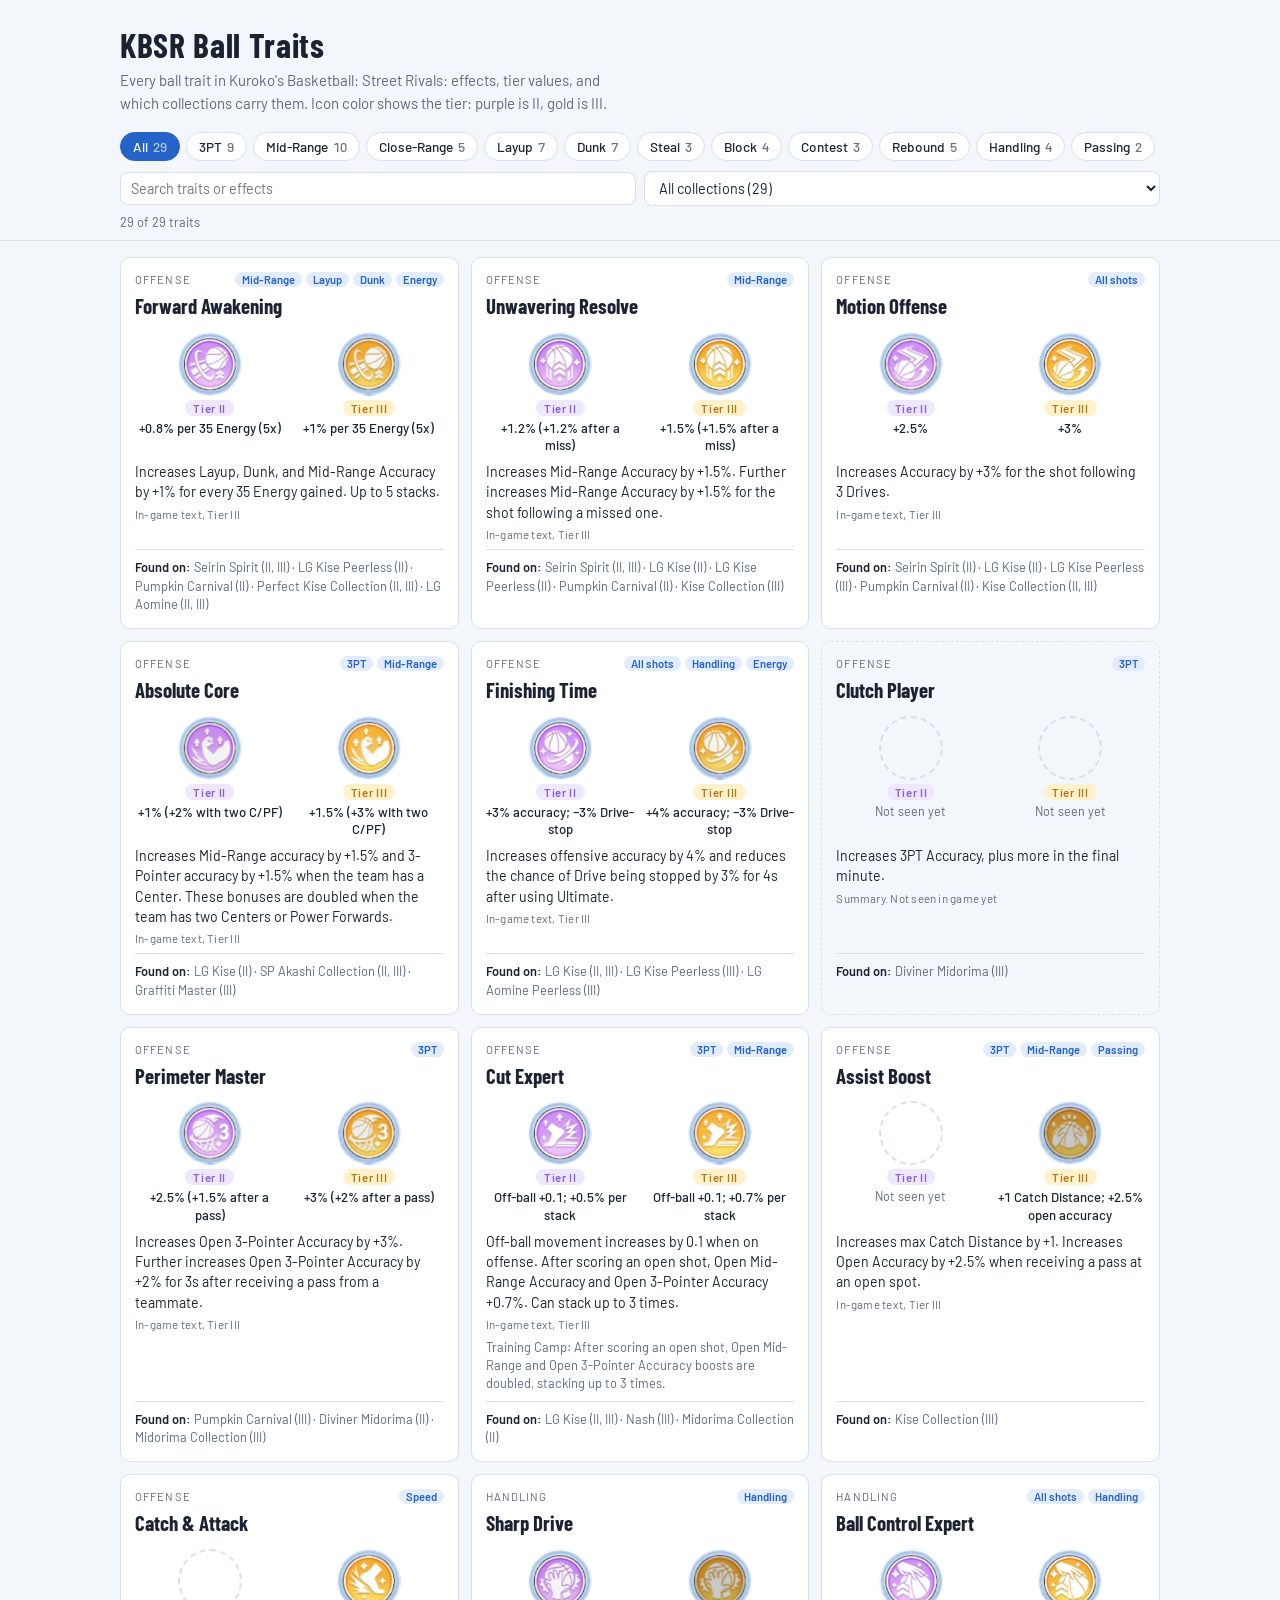
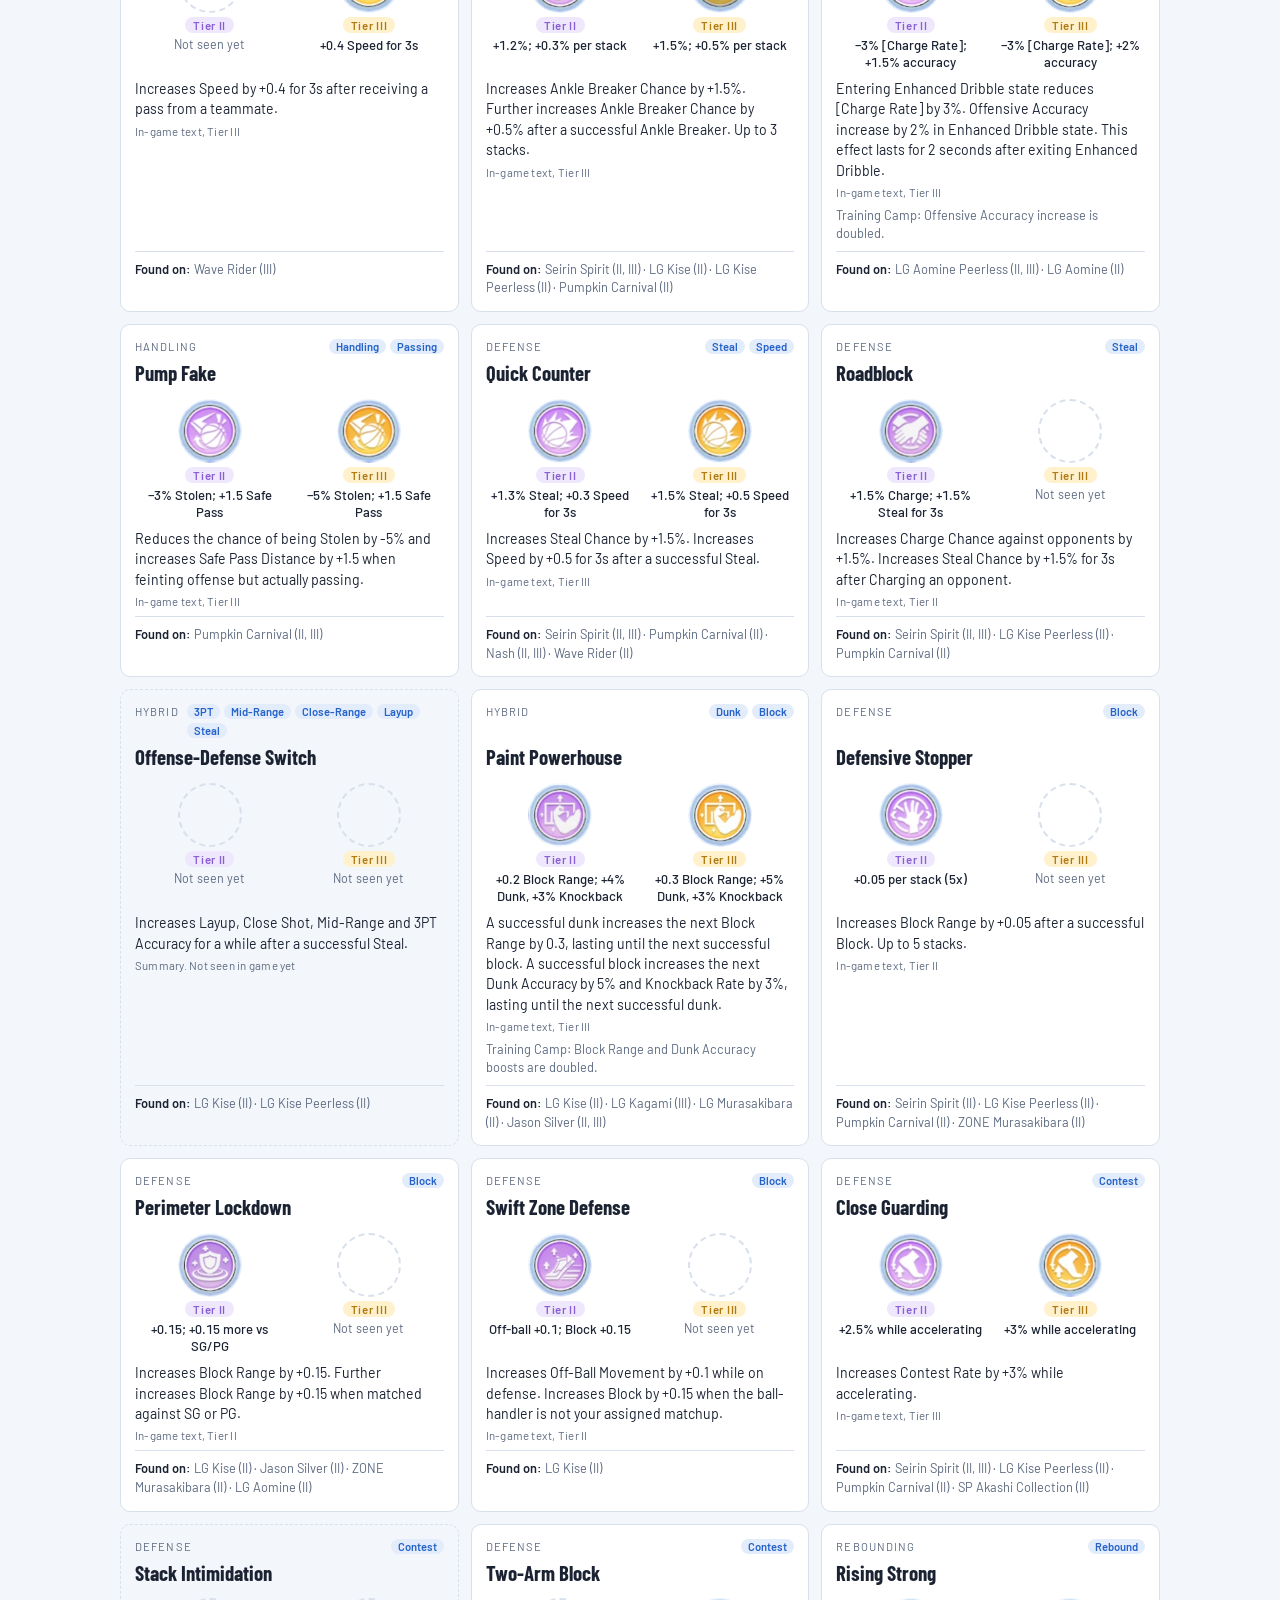
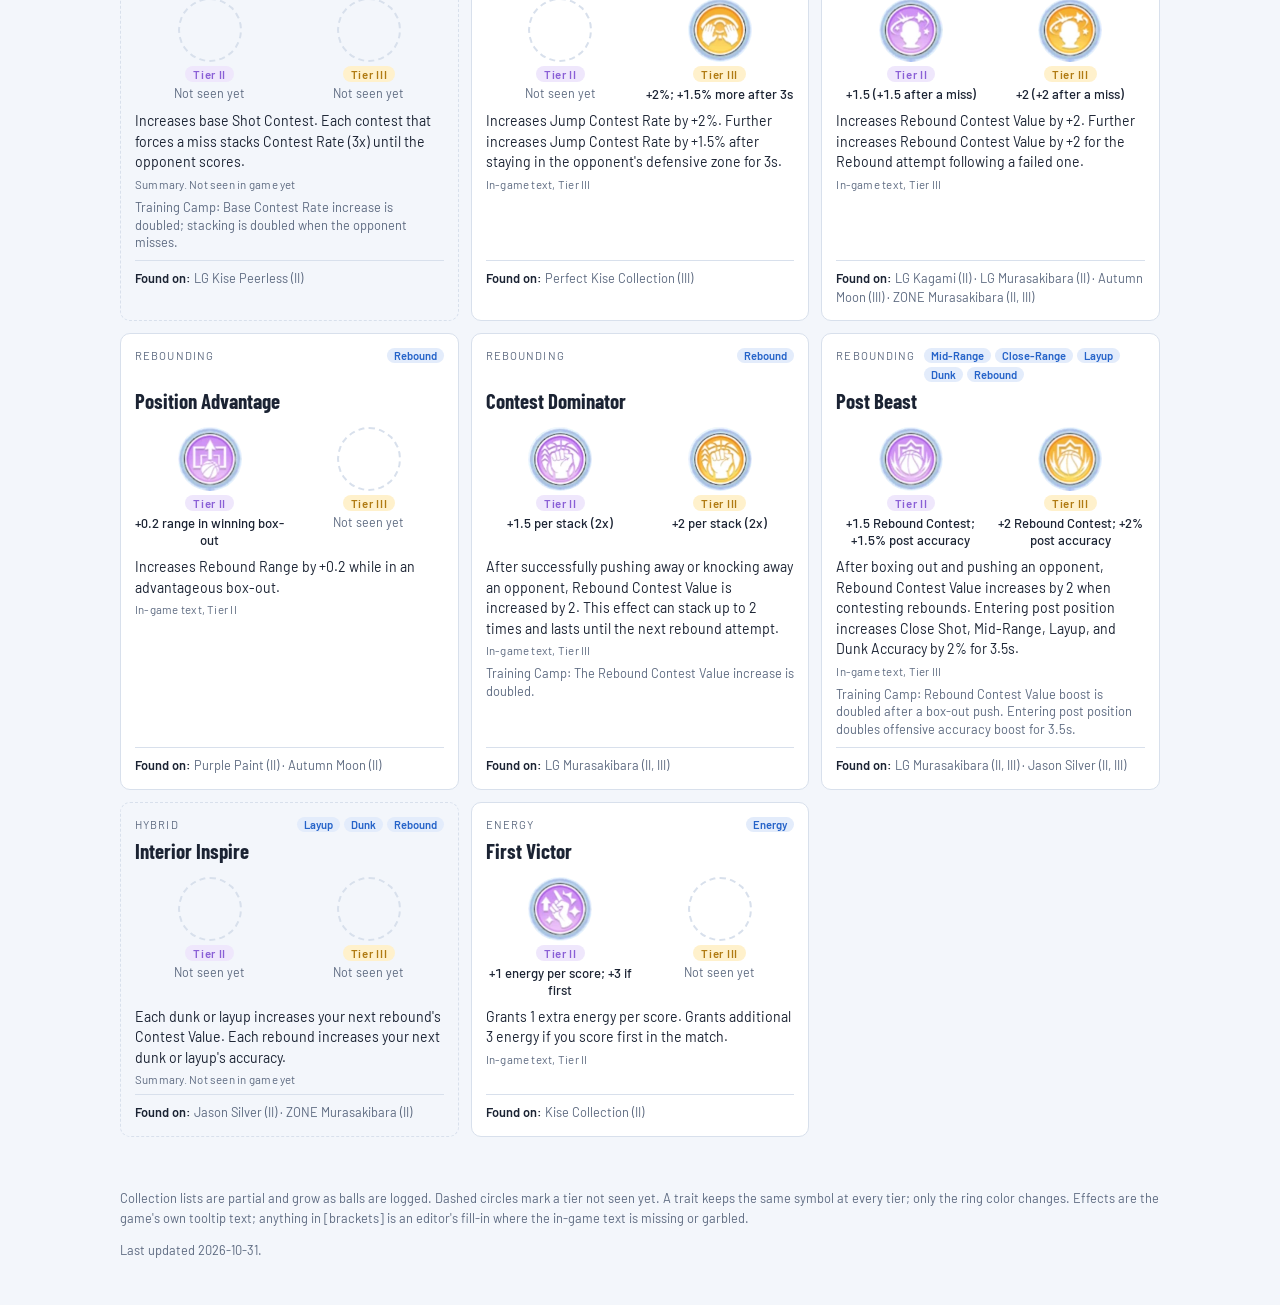
==== commit 7226e9a9: "Move hosting to Cloudflare Pages at kbsrlab.com; switch GoatCounter to kbsrlab Co-Authored-By: Claud" ====
--- a/index.html
+++ b/index.html
@@ -40,6 +40,6 @@
 
 <script src="js/app.js"></script>
 
-<script data-goatcounter="https://nhager.goatcounter.com/count" async src="js/vendor/count.js"></script>
+<script data-goatcounter="https://kbsrlab.goatcounter.com/count" async src="js/vendor/count.js"></script>
 </body>
 </html>
